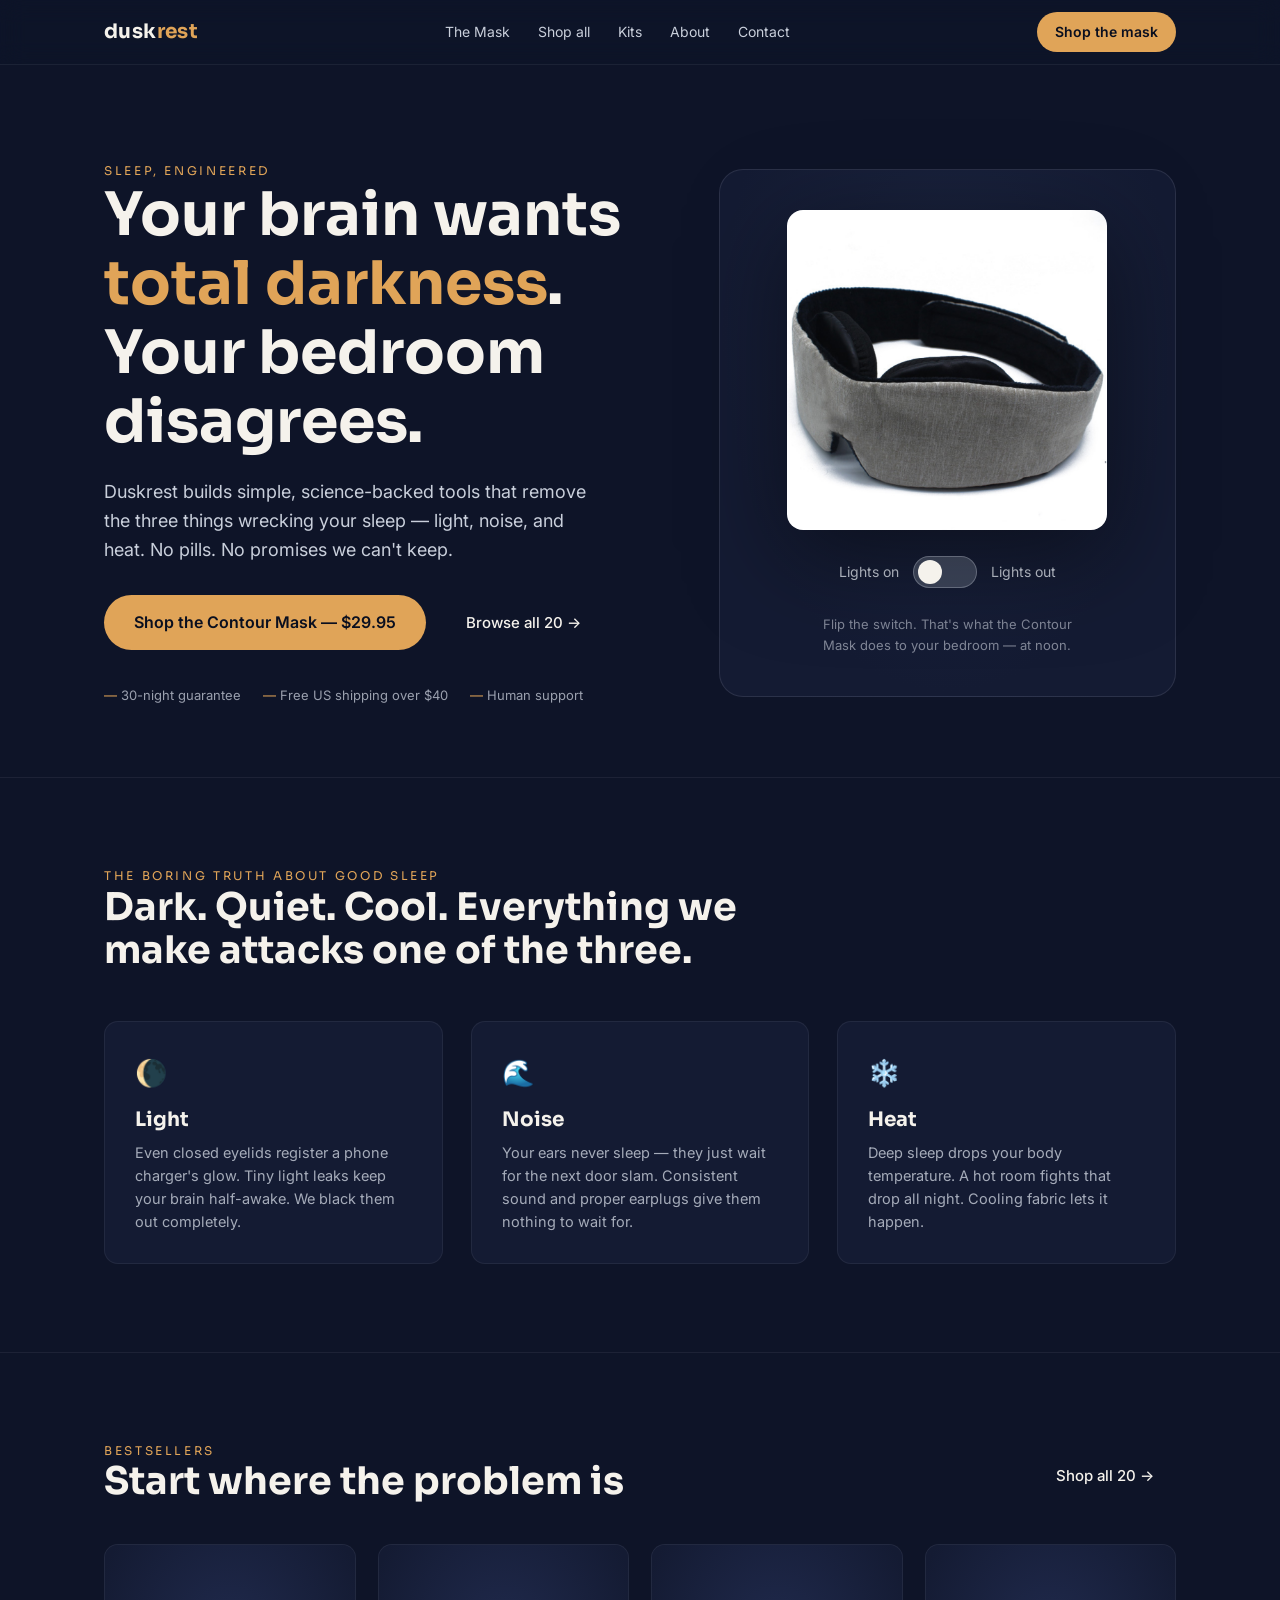
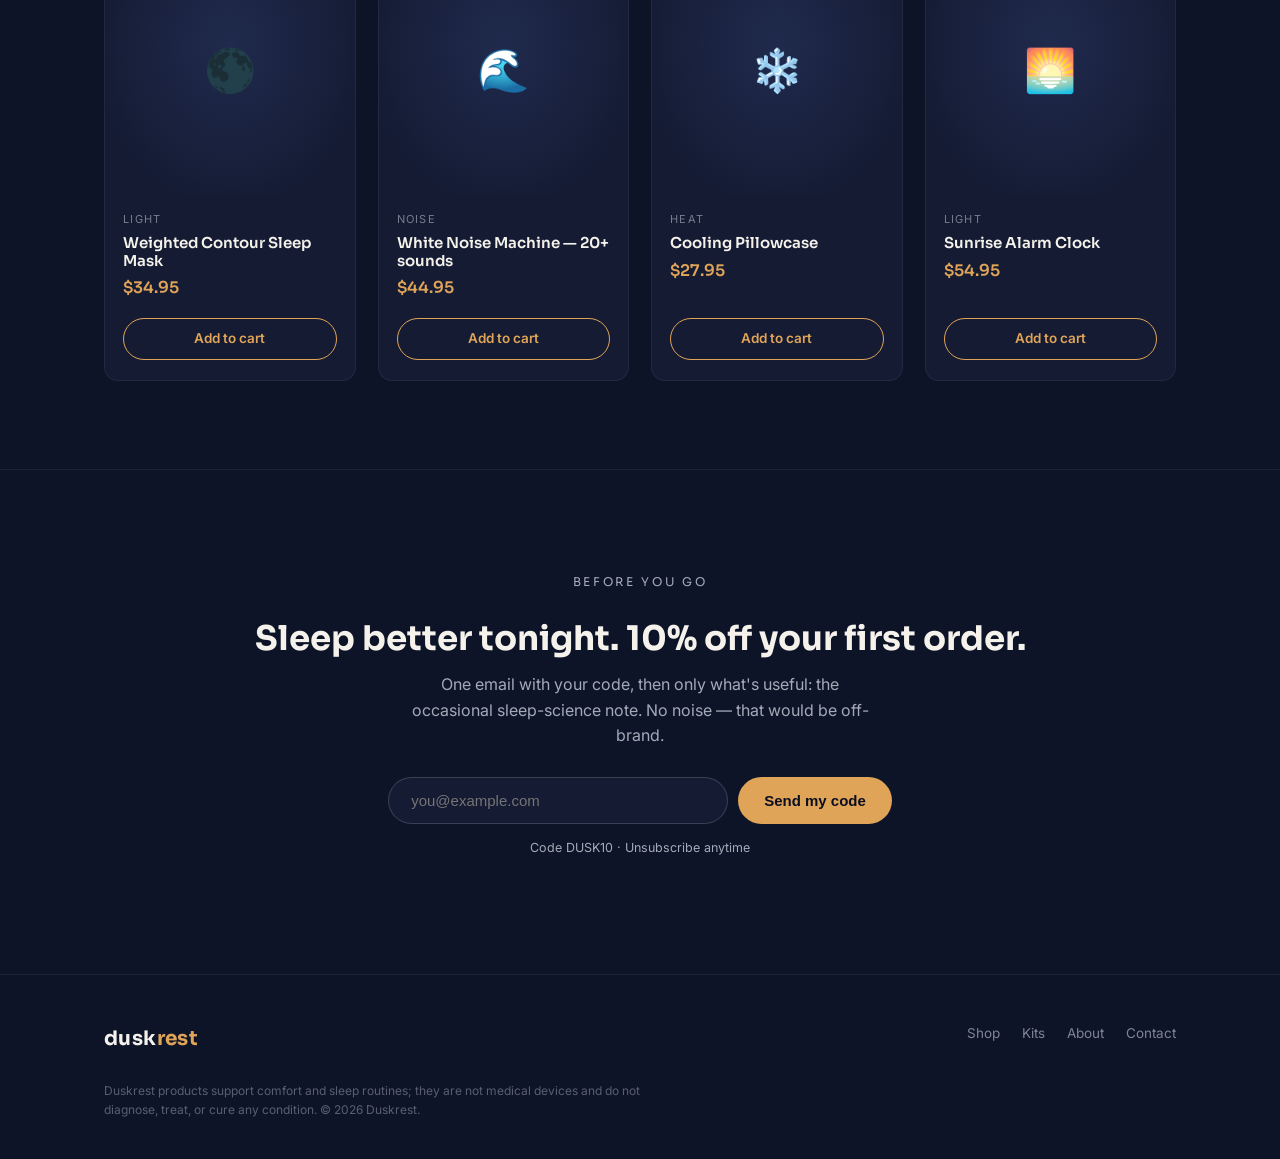
==== index.html @ 4d7ff0a2 "Add files via upload" ====
<!DOCTYPE html>
<html lang="en">
<head>
<meta charset="UTF-8">
<meta name="viewport" content="width=device-width, initial-scale=1.0">
<title>Duskrest — Engineered for deeper nights</title>
<meta name="description" content="Science-backed sleep tools that remove light, noise, and heat.">
<link rel="preconnect" href="https://fonts.googleapis.com">
<link href="https://fonts.googleapis.com/css2?family=Sora:wght@300;400;600;700&family=Inter:wght@400;500;600&display=swap" rel="stylesheet">
<link rel="stylesheet" href="styles.css">
</head>
<body>
<nav class="dimmable" aria-label="Main">
  <div class="wrap nav-in">
    <a class="logo" href="index.html">dusk<span>rest</span></a>
    <div class="nav-links">
      <a href="mask.html" >The Mask</a><a href="shop.html" >Shop all</a><a href="kits.html" >Kits</a><a href="about.html" >About</a><a href="contact.html" >Contact</a>
    </div>
    <a class="nav-cta" href="mask.html">Shop the mask</a>
  </div>
</nav>
<header class="hero" id="top">
  <div class="wrap hero-in">
    <div class="dimmable">
      <p class="eyebrow">Sleep, engineered</p>
      <h1>Your brain wants <em>total darkness</em>. Your bedroom disagrees.</h1>
      <p class="lead">Duskrest builds simple, science-backed tools that remove the three things wrecking your sleep — light, noise, and heat. No pills. No promises we can't keep.</p>
      <a class="btn" href="mask.html">Shop the Contour Mask — $29.95</a>
      <a class="btn-ghost" href="shop.html">Browse all 20 →</a>
      <div class="guarantee-row">
        <span>30-night guarantee</span><span>Free US shipping over $40</span><span>Human support</span>
      </div>
    </div>
    <div class="mask-stage">
      <img class="mask-art" src="mask-1.png" alt="Duskrest Contour Mask" style="border-radius:16px">
      <div class="switch-row">
        <span>Lights on</span>
        <button class="switch" id="lightsSwitch" aria-pressed="false" aria-label="Toggle lights out to preview total darkness"></button>
        <span>Lights out</span>
      </div>
      <p class="stage-caption">Flip the switch. That's what the Contour Mask does to your bedroom — at noon.</p>
    </div>
  </div>
</header>

<section class="framework dimmable">
  <div class="wrap">
    <p class="eyebrow">The boring truth about good sleep</p>
    <h2>Dark. Quiet. Cool. Everything we make attacks one of the three.</h2>
    <div class="fw-grid">
      <div class="fw-card"><div class="fw-icon">🌘</div><h3>Light</h3><p>Even closed eyelids register a phone charger's glow. Tiny light leaks keep your brain half-awake. We black them out completely.</p></div>
      <div class="fw-card"><div class="fw-icon">🌊</div><h3>Noise</h3><p>Your ears never sleep — they just wait for the next door slam. Consistent sound and proper earplugs give them nothing to wait for.</p></div>
      <div class="fw-card"><div class="fw-icon">❄️</div><h3>Heat</h3><p>Deep sleep drops your body temperature. A hot room fights that drop all night. Cooling fabric lets it happen.</p></div>
    </div>
  </div>
</section>

<section class="shop dimmable">
  <div class="wrap">
    <div class="shop-head">
      <div><p class="eyebrow">Bestsellers</p><h2>Start where the problem is</h2></div>
      <a class="btn-ghost" href="shop.html">Shop all 20 →</a>
    </div>
    <div class="grid" id="featuredGrid"></div>
  </div>
</section>

<section class="capture dimmable" id="signup">
  <div class="wrap">
    <p class="eyebrow">Before you go</p>
    <h2>Sleep better tonight. 10% off your first order.</h2>
    <p>One email with your code, then only what's useful: the occasional sleep-science note. No noise — that would be off-brand.</p>
    <form class="cap-form" id="capForm">
      <input type="email" required placeholder="you@example.com" aria-label="Email address">
      <button type="submit">Send my code</button>
    </form>
    <p class="cap-note" id="capNote">Code DUSK10 · Unsubscribe anytime</p>
  </div>
</section>
<footer class="dimmable">
  <div class="wrap">
    <div class="foot-in">
      <div class="logo">dusk<span style="color:var(--amber)">rest</span></div>
      <div class="foot-links">
        <a href="shop.html">Shop</a><a href="kits.html">Kits</a><a href="about.html">About</a><a href="contact.html">Contact</a>
      </div>
    </div>
    <p class="compliance">Duskrest products support comfort and sleep routines; they are not medical devices and do not diagnose, treat, or cure any condition. © 2026 Duskrest.</p>
  </div>
</footer>
<script src="app.js"></script>
</body>
</html>
---- styles.css ----
:root{
  --navy:#0E1428; --navy-2:#141B33; --silver:#C9CFDB; --cream:#F5F2EC;
  --amber:#E0A458; --amber-dim:#B8813E; --ink:#0A0F1F; --true-black:#050710;
  --radius:14px; --max:1120px;
}
*{margin:0;padding:0;box-sizing:border-box}
html{scroll-behavior:smooth}
body{background:var(--navy);color:var(--silver);font-family:'Inter',sans-serif;font-size:16px;line-height:1.6;transition:background 1.2s ease}
body.lights-out{background:var(--true-black)}
body.lights-out .dimmable{opacity:.08;transition:opacity 1.2s ease}
.dimmable{transition:opacity 1.2s ease}
h1,h2,h3{font-family:'Sora',sans-serif;color:var(--cream);line-height:1.15}
a{color:inherit;text-decoration:none}
img{max-width:100%;display:block}
.wrap{max-width:var(--max);margin:0 auto;padding:0 24px}
.eyebrow{font-family:'Sora',sans-serif;font-size:12px;letter-spacing:.22em;text-transform:uppercase;color:var(--amber)}

/* nav */
nav{position:sticky;top:0;z-index:50;background:rgba(14,20,40,.85);backdrop-filter:blur(12px);border-bottom:1px solid rgba(201,207,219,.08)}
.nav-in{display:flex;align-items:center;justify-content:space-between;height:64px}
.logo{font-family:'Sora',sans-serif;font-weight:700;font-size:20px;color:var(--cream);letter-spacing:.02em}
.logo span{color:var(--amber)}
.nav-links{display:flex;gap:28px;font-size:14px;color:var(--silver)}
.nav-links a:hover{color:var(--cream)}
.nav-cta{background:var(--amber);color:var(--ink);font-weight:600;font-size:14px;padding:9px 18px;border-radius:999px}
.nav-cta:hover{background:var(--amber-dim)}

/* hero */
.hero{padding:96px 0 72px;position:relative;overflow:hidden}
.hero-in{display:grid;grid-template-columns:1.1fr .9fr;gap:56px;align-items:center}
.hero h1{font-size:clamp(38px,5.4vw,60px);font-weight:700}
.hero h1 em{font-style:normal;color:var(--amber)}
.hero p.lead{margin:22px 0 30px;font-size:18px;color:var(--silver);max-width:44ch}
.btn{display:inline-block;background:var(--amber);color:var(--ink);font-weight:600;padding:15px 30px;border-radius:999px;font-size:16px}
.btn:hover{background:var(--amber-dim)}
.btn-ghost{display:inline-block;margin-left:14px;padding:15px 22px;color:var(--cream);font-weight:500;font-size:15px;border-bottom:1px solid transparent}
.btn-ghost:hover{color:var(--amber)}
.guarantee-row{margin-top:34px;display:flex;gap:22px;font-size:13px;color:rgba(201,207,219,.75)}
.guarantee-row span::before{content:"— ";color:var(--amber)}

/* signature: lights-out switch */
.mask-stage{position:relative;display:flex;flex-direction:column;align-items:center;gap:26px;padding:40px 20px;border:1px solid rgba(201,207,219,.12);border-radius:24px;background:radial-gradient(ellipse at 50% 30%,#1B2440 0%,var(--navy-2) 70%)}
body.lights-out .mask-stage{border-color:rgba(224,164,88,.25);background:radial-gradient(ellipse at 50% 30%,#0B0E1C 0%,var(--true-black) 75%)}
.mask-art{width:min(320px,80%);filter:drop-shadow(0 24px 48px rgba(0,0,0,.5))}
.switch-row{display:flex;align-items:center;gap:14px;font-size:14px;color:var(--silver)}
.switch{position:relative;width:64px;height:32px;border-radius:999px;background:rgba(201,207,219,.2);border:1px solid rgba(201,207,219,.3);cursor:pointer;transition:background .4s}
.switch::after{content:"";position:absolute;top:3px;left:4px;width:24px;height:24px;border-radius:50%;background:var(--cream);transition:transform .4s}
.switch[aria-pressed="true"]{background:var(--amber)}
.switch[aria-pressed="true"]::after{transform:translateX(31px);background:var(--ink)}
.stage-caption{font-size:13px;color:rgba(201,207,219,.6);text-align:center;max-width:32ch}
body.lights-out .stage-caption,body.lights-out .switch-row{color:var(--amber)}

/* framework: light noise heat */
.framework{padding:88px 0;border-top:1px solid rgba(201,207,219,.08)}
.framework h2{font-size:clamp(26px,3.4vw,38px);max-width:24ch}
.fw-grid{margin-top:48px;display:grid;grid-template-columns:repeat(3,1fr);gap:28px}
.fw-card{padding:30px;border-radius:var(--radius);background:var(--navy-2);border:1px solid rgba(201,207,219,.08)}
.fw-card h3{font-size:20px;margin:14px 0 10px}
.fw-card p{font-size:14.5px;color:rgba(201,207,219,.8)}
.fw-icon{font-size:26px}

/* champion */
.champion{padding:88px 0;border-top:1px solid rgba(201,207,219,.08)}
.champ-in{display:grid;grid-template-columns:.9fr 1.1fr;gap:56px;align-items:center}
.champ-in h2{font-size:clamp(28px,3.6vw,42px);margin:10px 0 18px}
.champ-in .price{font-family:'Sora',sans-serif;font-size:26px;color:var(--cream);margin:6px 0 20px}
.champ-in .price s{color:rgba(201,207,219,.45);font-size:18px;margin-left:10px}
.champ-list{list-style:none;margin:0 0 28px}
.champ-list li{padding:9px 0;font-size:15.5px;border-bottom:1px solid rgba(201,207,219,.07)}
.champ-list li::before{content:"●";color:var(--amber);font-size:9px;margin-right:12px;vertical-align:2px}
.champ-img{border-radius:24px;overflow:hidden;background:var(--navy-2);border:1px solid rgba(201,207,219,.1)}

/* products */
.shop{padding:88px 0;border-top:1px solid rgba(201,207,219,.08)}
.shop-head{display:flex;align-items:end;justify-content:space-between;margin-bottom:40px}
.shop h2{font-size:clamp(26px,3.4vw,38px)}
.grid{display:grid;grid-template-columns:repeat(4,1fr);gap:22px}
.card{background:var(--navy-2);border:1px solid rgba(201,207,219,.08);border-radius:var(--radius);overflow:hidden;display:flex;flex-direction:column;transition:transform .25s,border-color .25s}
.card:hover{transform:translateY(-4px);border-color:rgba(224,164,88,.4)}
.card .ph{aspect-ratio:1/1;background:radial-gradient(ellipse at 50% 40%,#202A4D 0%,var(--navy-2) 80%);display:flex;align-items:center;justify-content:center;font-size:42px}
.card .body{padding:16px 18px 20px;display:flex;flex-direction:column;gap:6px;flex:1}
.card h3{font-size:15px;font-weight:600;color:var(--cream)}
.card .p{font-family:'Sora',sans-serif;color:var(--amber);font-weight:600}
.card .tag{font-size:11px;letter-spacing:.12em;text-transform:uppercase;color:rgba(201,207,219,.55)}
.card .buy{margin-top:auto;padding-top:12px}
.card .buy a{display:block;text-align:center;border:1px solid var(--amber);color:var(--amber);border-radius:999px;padding:9px 0;font-size:13.5px;font-weight:600}
.card .buy a:hover{background:var(--amber);color:var(--ink)}

/* bundles */
.bundles{padding:72px 0;border-top:1px solid rgba(201,207,219,.08)}
.bundle-grid{display:grid;grid-template-columns:repeat(3,1fr);gap:24px;margin-top:36px}
.bundle{padding:28px;border-radius:var(--radius);border:1px solid rgba(224,164,88,.35);background:linear-gradient(160deg,rgba(224,164,88,.08),transparent 55%)}
.bundle h3{font-size:19px;margin-bottom:8px}
.bundle .items{font-size:14px;color:rgba(201,207,219,.75);margin-bottom:14px}
.bundle .p{font-family:'Sora',sans-serif;font-size:22px;color:var(--amber)}

/* email */
.capture{padding:88px 0;border-top:1px solid rgba(201,207,219,.08);text-align:center}
.capture h2{font-size:clamp(24px,3vw,34px)}
.capture p{margin:14px auto 28px;max-width:48ch;color:rgba(201,207,219,.8)}
.cap-form{display:flex;gap:10px;justify-content:center;flex-wrap:wrap}
.cap-form input{background:var(--navy-2);border:1px solid rgba(201,207,219,.2);color:var(--cream);border-radius:999px;padding:14px 22px;font-size:15px;width:min(340px,80vw)}
.cap-form input:focus{outline:2px solid var(--amber);outline-offset:2px}
.cap-form button{background:var(--amber);border:0;color:var(--ink);font-weight:600;border-radius:999px;padding:14px 26px;font-size:15px;cursor:pointer}
.cap-note{margin-top:14px;font-size:12.5px;color:rgba(201,207,219,.5)}

/* footer */
footer{border-top:1px solid rgba(201,207,219,.08);padding:48px 0 40px;font-size:13.5px;color:rgba(201,207,219,.6)}
.foot-in{display:flex;justify-content:space-between;gap:32px;flex-wrap:wrap}
.foot-links{display:flex;gap:22px}
.compliance{margin-top:26px;font-size:12px;color:rgba(201,207,219,.4);max-width:72ch}

:focus-visible{outline:2px solid var(--amber);outline-offset:3px}
@media (prefers-reduced-motion:reduce){*{transition:none!important;animation:none!important}}
@media (max-width:900px){.hero-in,.champ-in{grid-template-columns:1fr}.grid{grid-template-columns:repeat(2,1fr)}.fw-grid,.bundle-grid{grid-template-columns:1fr}.nav-links{display:none}}
@media (max-width:520px){.grid{grid-template-columns:1fr}}

/* multi-page additions */
.page-head{padding:72px 0 8px}
.page-head h1{font-size:clamp(30px,4vw,46px)}
.page-head p{margin-top:14px;max-width:52ch;color:rgba(201,207,219,.8)}
.nav-links a[aria-current="page"]{color:var(--cream);border-bottom:2px solid var(--amber);padding-bottom:4px}
.info-block{padding:56px 0;border-top:1px solid rgba(201,207,219,.08)}
.info-block h2{font-size:22px;margin-bottom:12px}
.info-block p{max-width:64ch;color:rgba(201,207,219,.85);margin-bottom:12px}
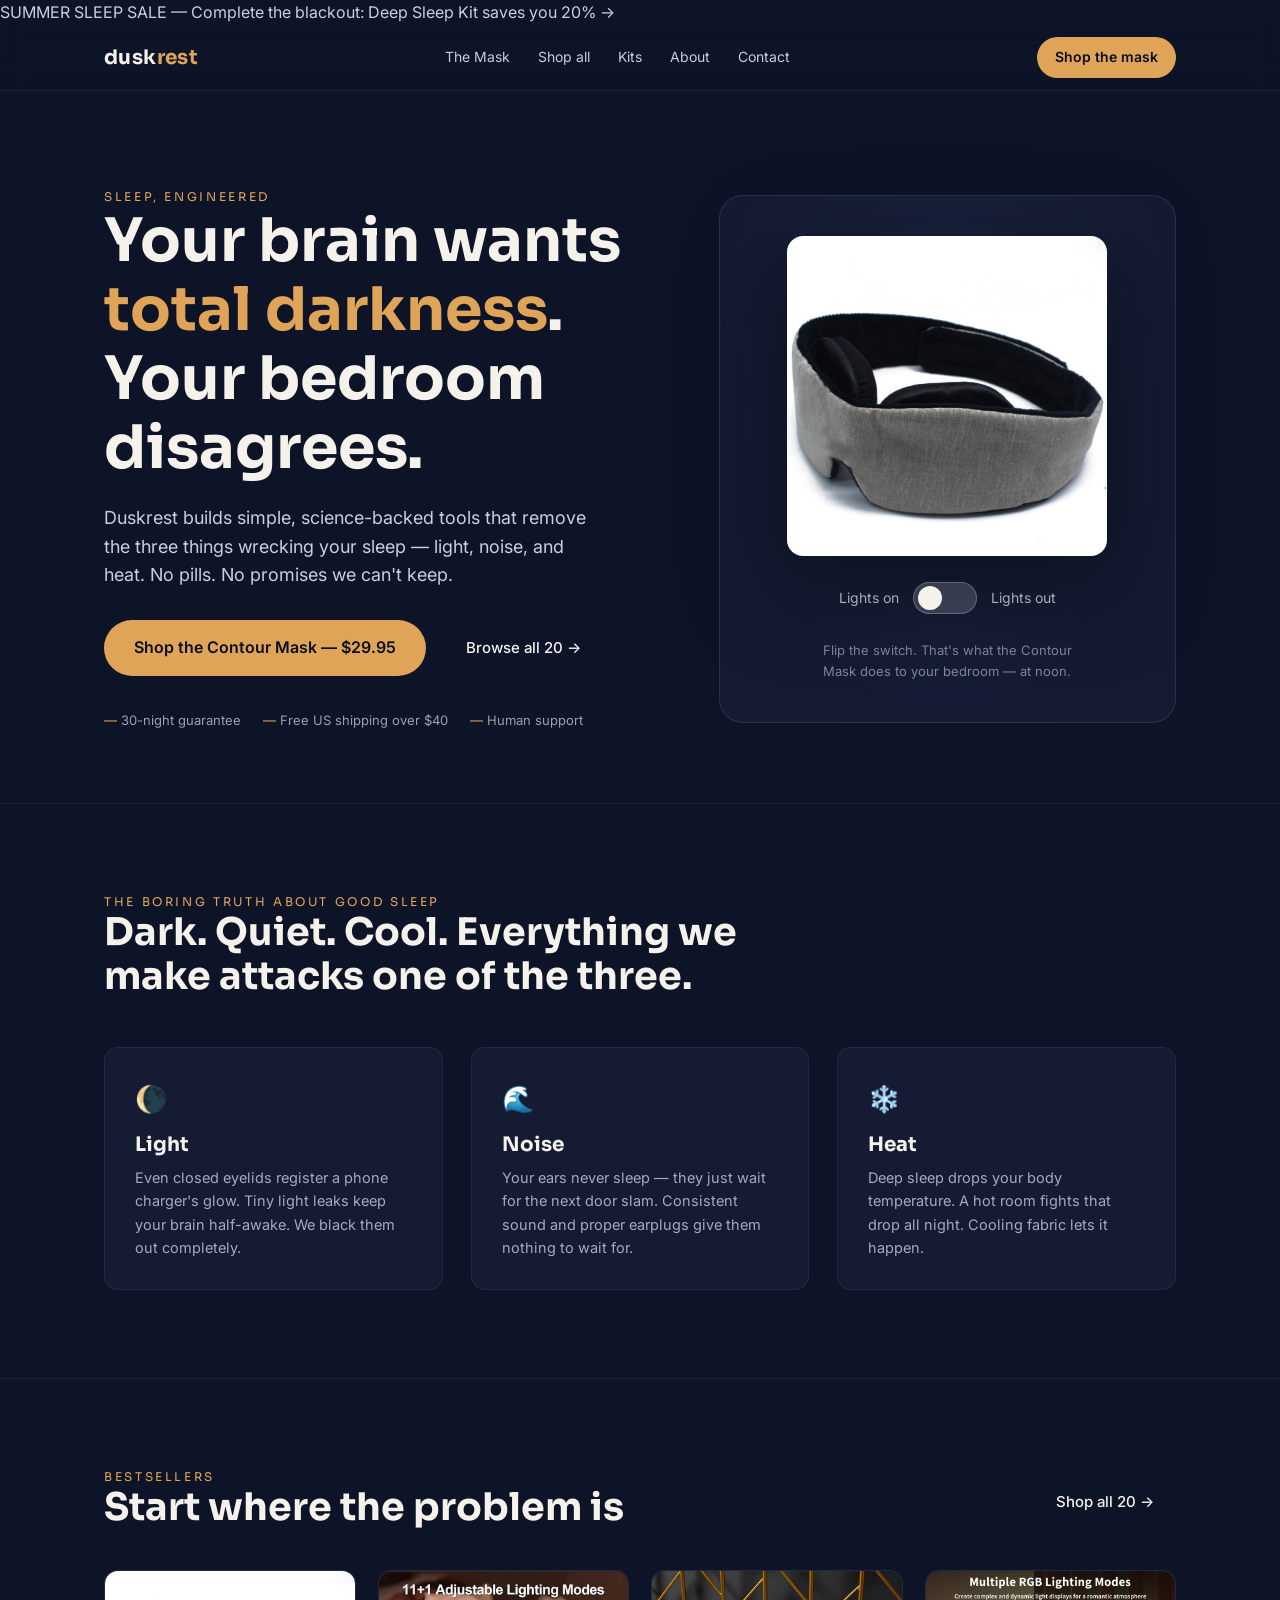
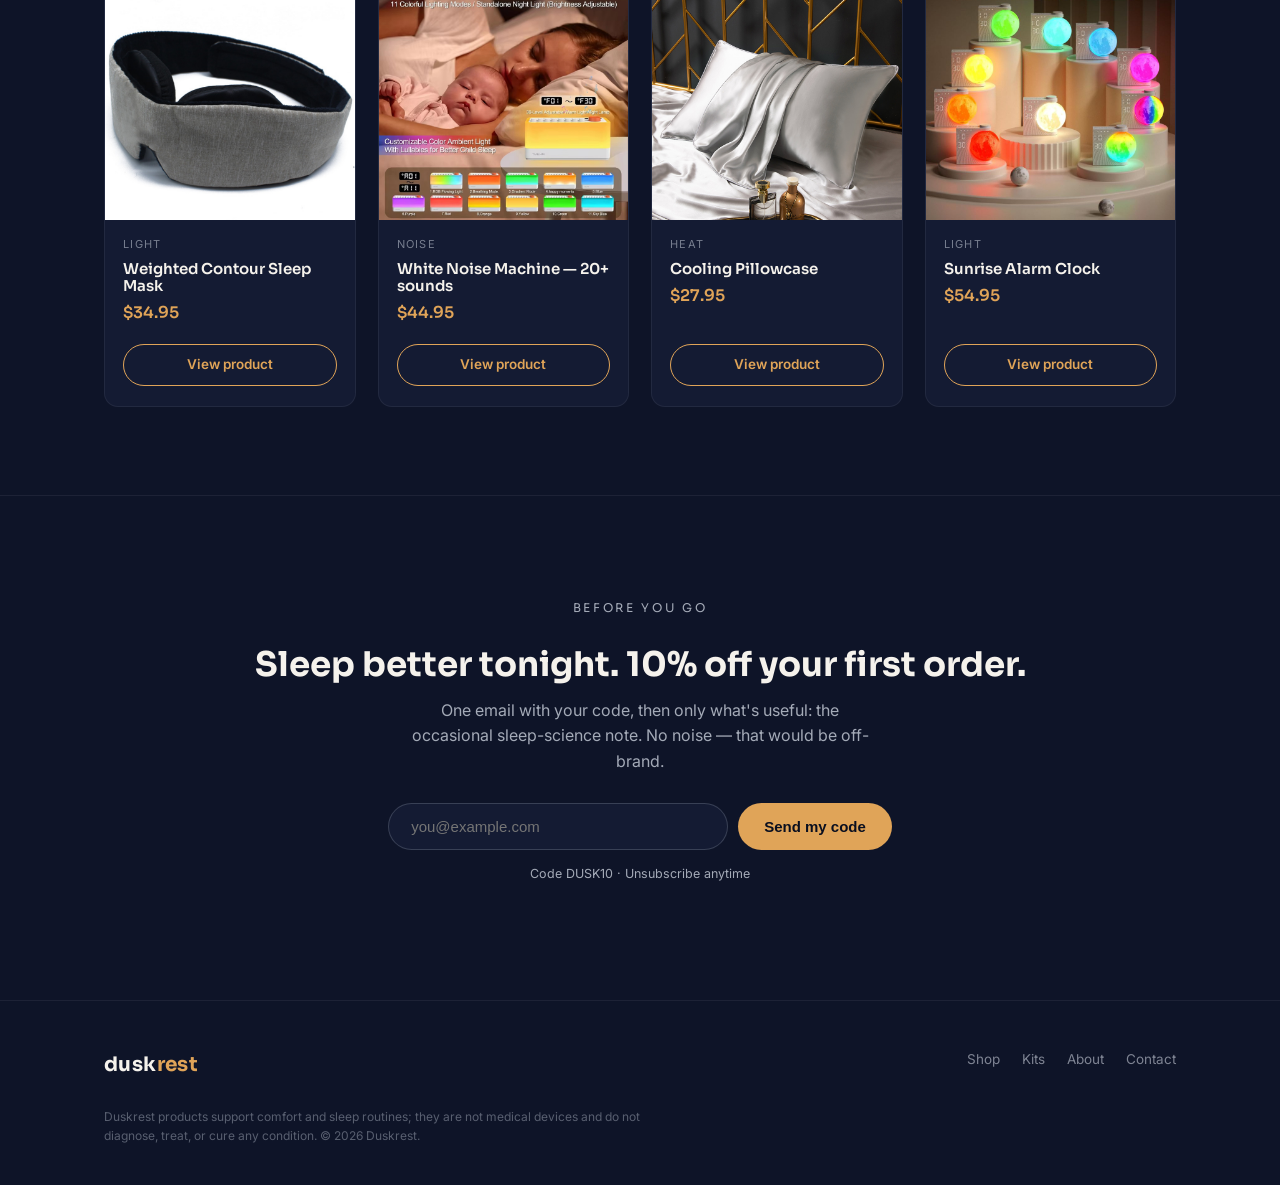
==== commit d3982f7e: "Add files via upload" ====
--- a/index.html
+++ b/index.html
@@ -10,6 +10,7 @@
 <link rel="stylesheet" href="styles.css">
 </head>
 <body>
+<div class="announce"><a href="kits.html">SUMMER SLEEP SALE — Complete the blackout: Deep Sleep Kit saves you 20% →</a></div>
 <nav class="dimmable" aria-label="Main">
   <div class="wrap nav-in">
     <a class="logo" href="index.html">dusk<span>rest</span></a>
--- a/styles.css
+++ b/styles.css
@@ -123,3 +123,19 @@
 .info-block{padding:56px 0;border-top:1px solid rgba(201,207,219,.08)}
 .info-block h2{font-size:22px;margin-bottom:12px}
 .info-block p{max-width:64ch;color:rgba(201,207,219,.85);margin-bottom:12px}
+
+/* PDP + gallery + clickable cards */
+.thumbs{display:flex;gap:10px;overflow-x:auto;padding:12px 2px;scrollbar-width:thin}
+.thumbs img{width:84px;height:84px;object-fit:cover;border-radius:10px;border:2px solid transparent;cursor:pointer;flex:0 0 auto;opacity:.75}
+.thumbs img:hover{opacity:1}
+.thumbs img.active{border-color:var(--amber);opacity:1}
+.champ-img img{width:100%;display:block;border-radius:24px}
+a.card{color:inherit}
+.card .buy-btn{display:block;text-align:center;border:1px solid var(--amber);color:var(--amber);border-radius:999px;padding:9px 0;font-size:13.5px;font-weight:600}
+.card:hover .buy-btn{background:var(--amber);color:var(--ink)}
+.card .ph img{width:100%;height:100%;object-fit:cover}
+.ph-emoji{font-size:42px}
+.pdp-ph{aspect-ratio:1/1;border-radius:24px;display:flex;align-items:center;justify-content:center;background:radial-gradient(ellipse at 50% 40%,#202A4D 0%,var(--navy-2) 80%)}
+.pdp-desc{margin:6px 0 18px;color:rgba(201,207,219,.85);max-width:52ch}
+.trust-bar{margin-top:26px;display:flex;gap:20px;font-size:13px;color:rgba(201,207,219,.7);flex-wrap:wrap}
+.trust-bar span::before{content:"— ";color:var(--amber)}
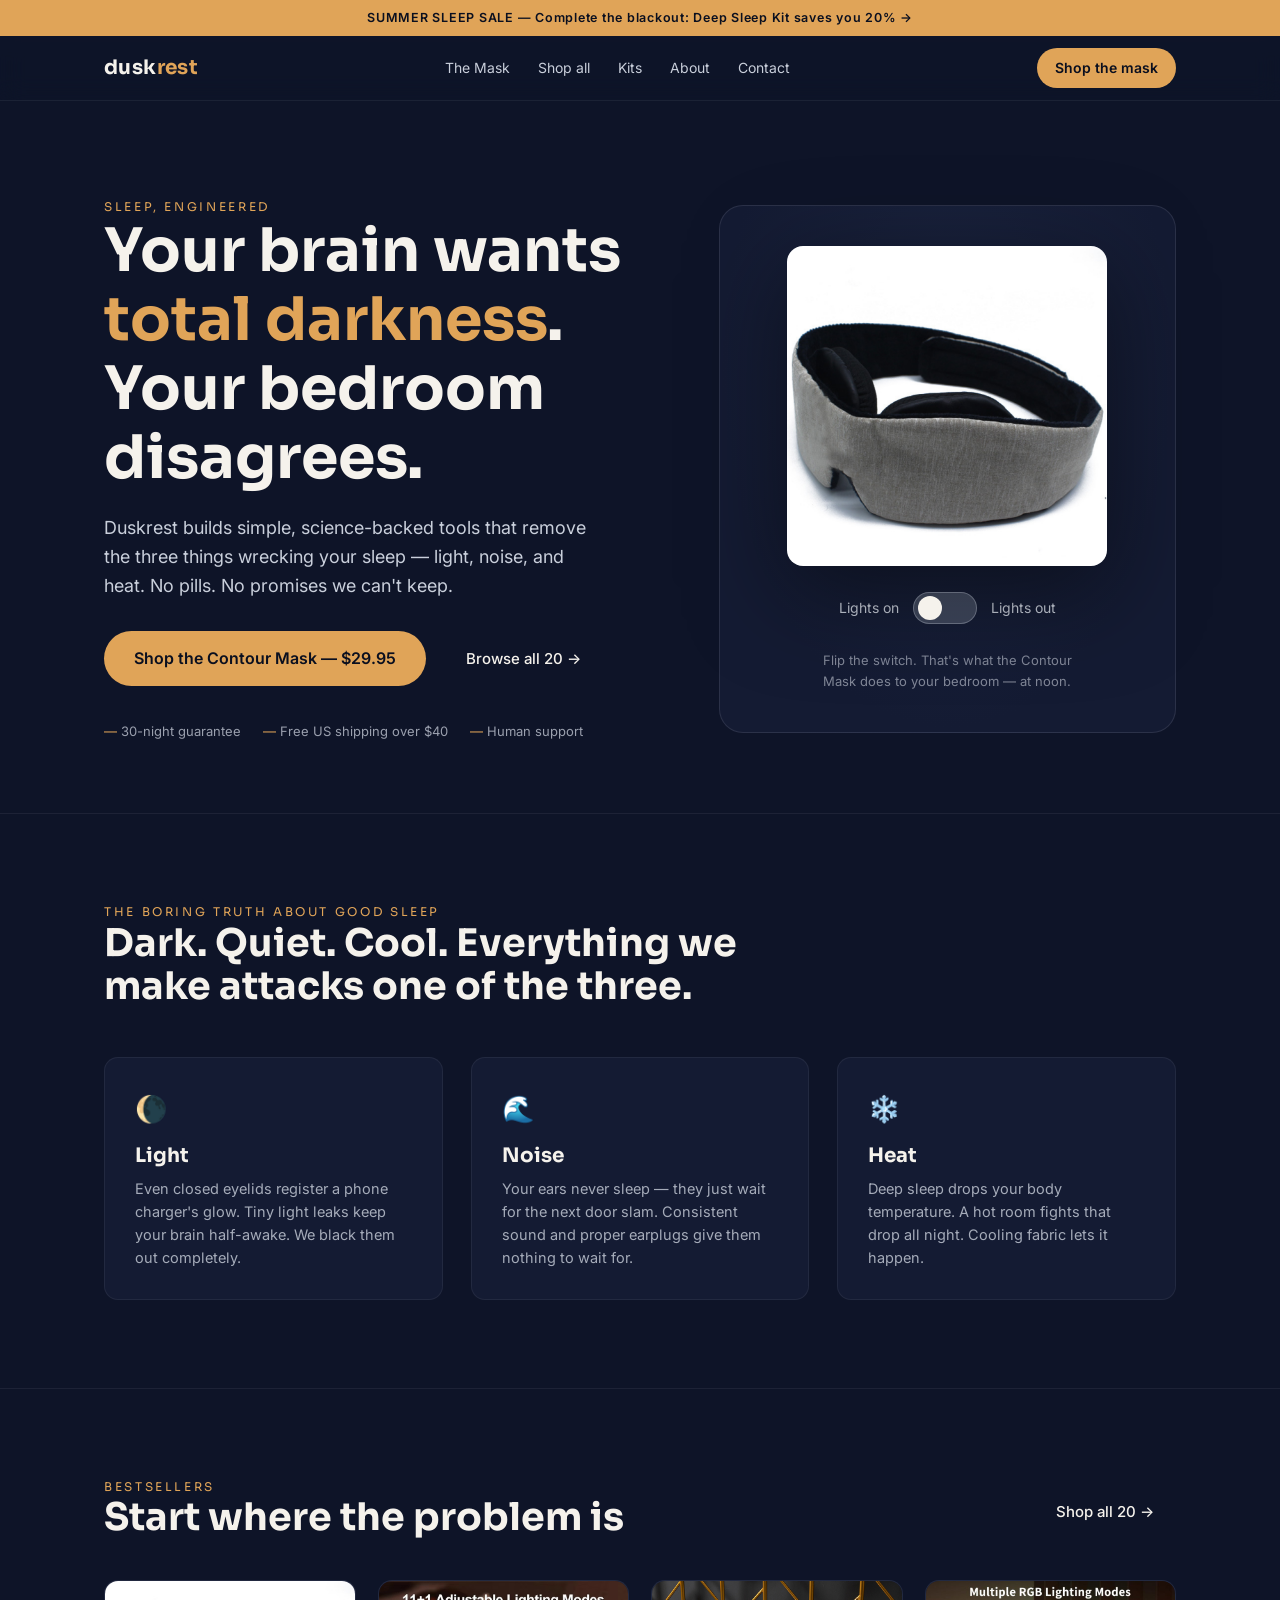
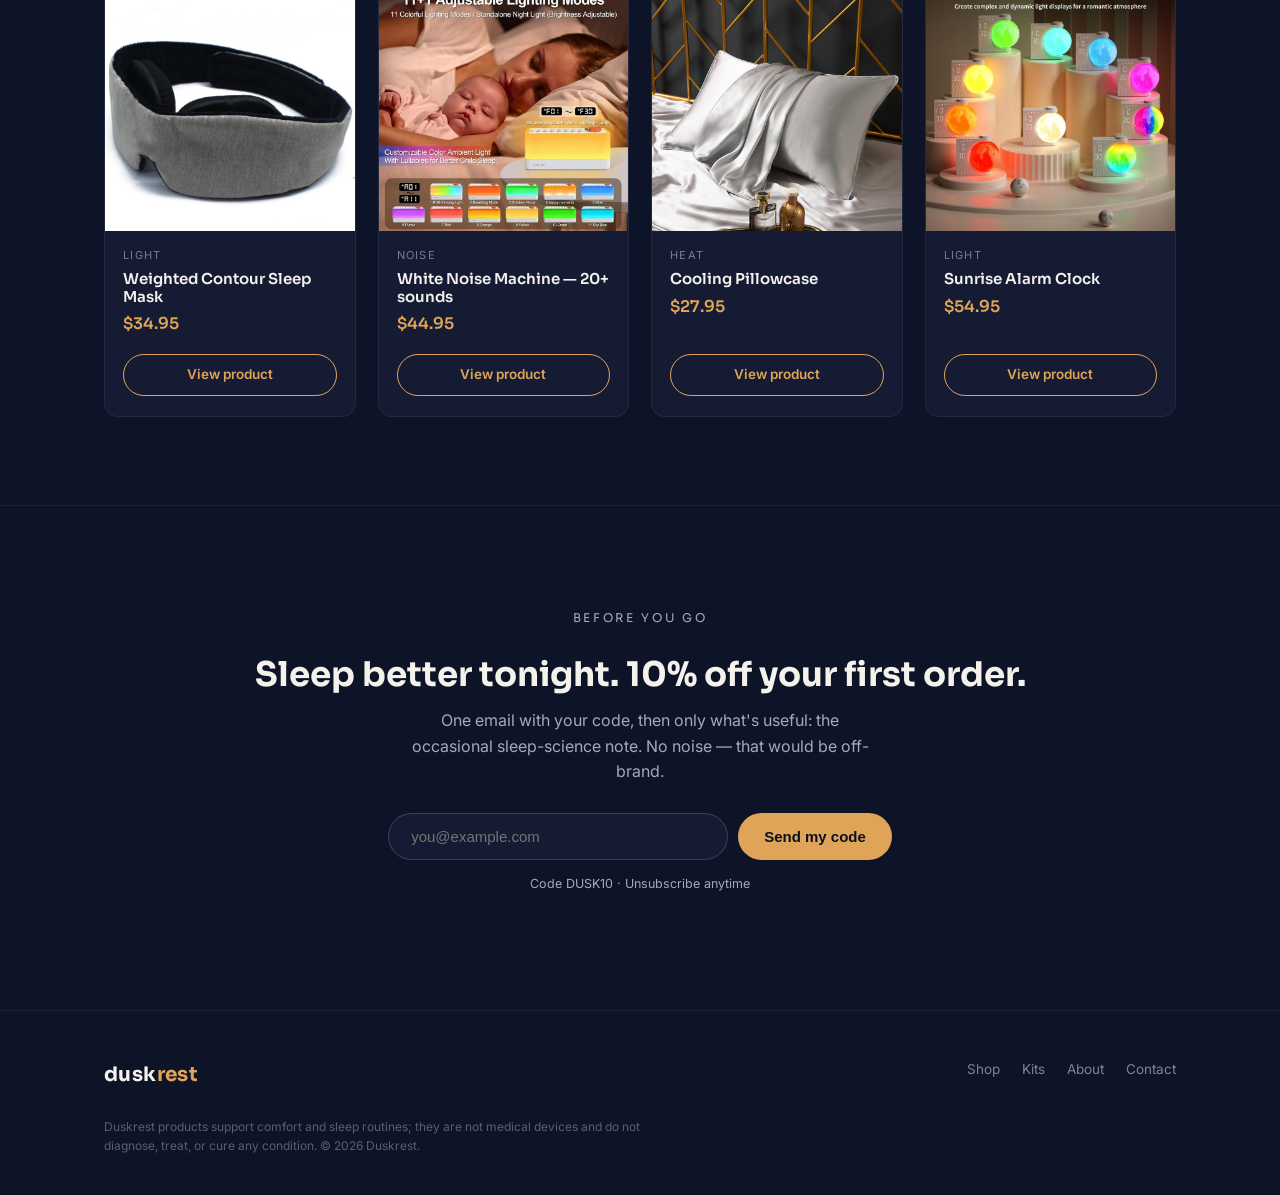
==== commit 3134f620: "Add files via upload" ====
--- a/index.html
+++ b/index.html
@@ -8,6 +8,7 @@
 <link rel="preconnect" href="https://fonts.googleapis.com">
 <link href="https://fonts.googleapis.com/css2?family=Sora:wght@300;400;600;700&family=Inter:wght@400;500;600&display=swap" rel="stylesheet">
 <link rel="stylesheet" href="styles.css">
+<link rel="icon" type="image/png" href="favicon.png">
 </head>
 <body>
 <div class="announce"><a href="kits.html">SUMMER SLEEP SALE — Complete the blackout: Deep Sleep Kit saves you 20% →</a></div>
--- a/styles.css
+++ b/styles.css
@@ -139,3 +139,16 @@
 .pdp-desc{margin:6px 0 18px;color:rgba(201,207,219,.85);max-width:52ch}
 .trust-bar{margin-top:26px;display:flex;gap:20px;font-size:13px;color:rgba(201,207,219,.7);flex-wrap:wrap}
 .trust-bar span::before{content:"— ";color:var(--amber)}
+
+/* announce bar, qty, compare price, accordion */
+.announce{background:var(--amber);text-align:center;font-size:12.5px;font-weight:600;letter-spacing:.06em}
+.announce a{color:var(--ink);display:block;padding:8px 16px}
+.compare{color:rgba(201,207,219,.45);text-decoration:line-through;font-size:18px;margin-left:10px}
+.qty-row{display:flex;align-items:center;gap:14px;margin:4px 0 20px}
+.qty{display:flex;align-items:center;border:1px solid rgba(201,207,219,.25);border-radius:999px}
+.qty button{background:none;border:0;color:var(--cream);font-size:18px;width:38px;height:38px;cursor:pointer}
+.qty span{min-width:28px;text-align:center;font-weight:600;color:var(--cream)}
+.pdp-acc{margin-top:30px;border-top:1px solid rgba(201,207,219,.1)}
+.pdp-acc details{border-bottom:1px solid rgba(201,207,219,.1);padding:14px 0}
+.pdp-acc summary{cursor:pointer;font-family:'Sora',sans-serif;color:var(--cream);font-size:15px}
+.pdp-acc p{margin-top:10px;font-size:14.5px;color:rgba(201,207,219,.8);max-width:60ch}
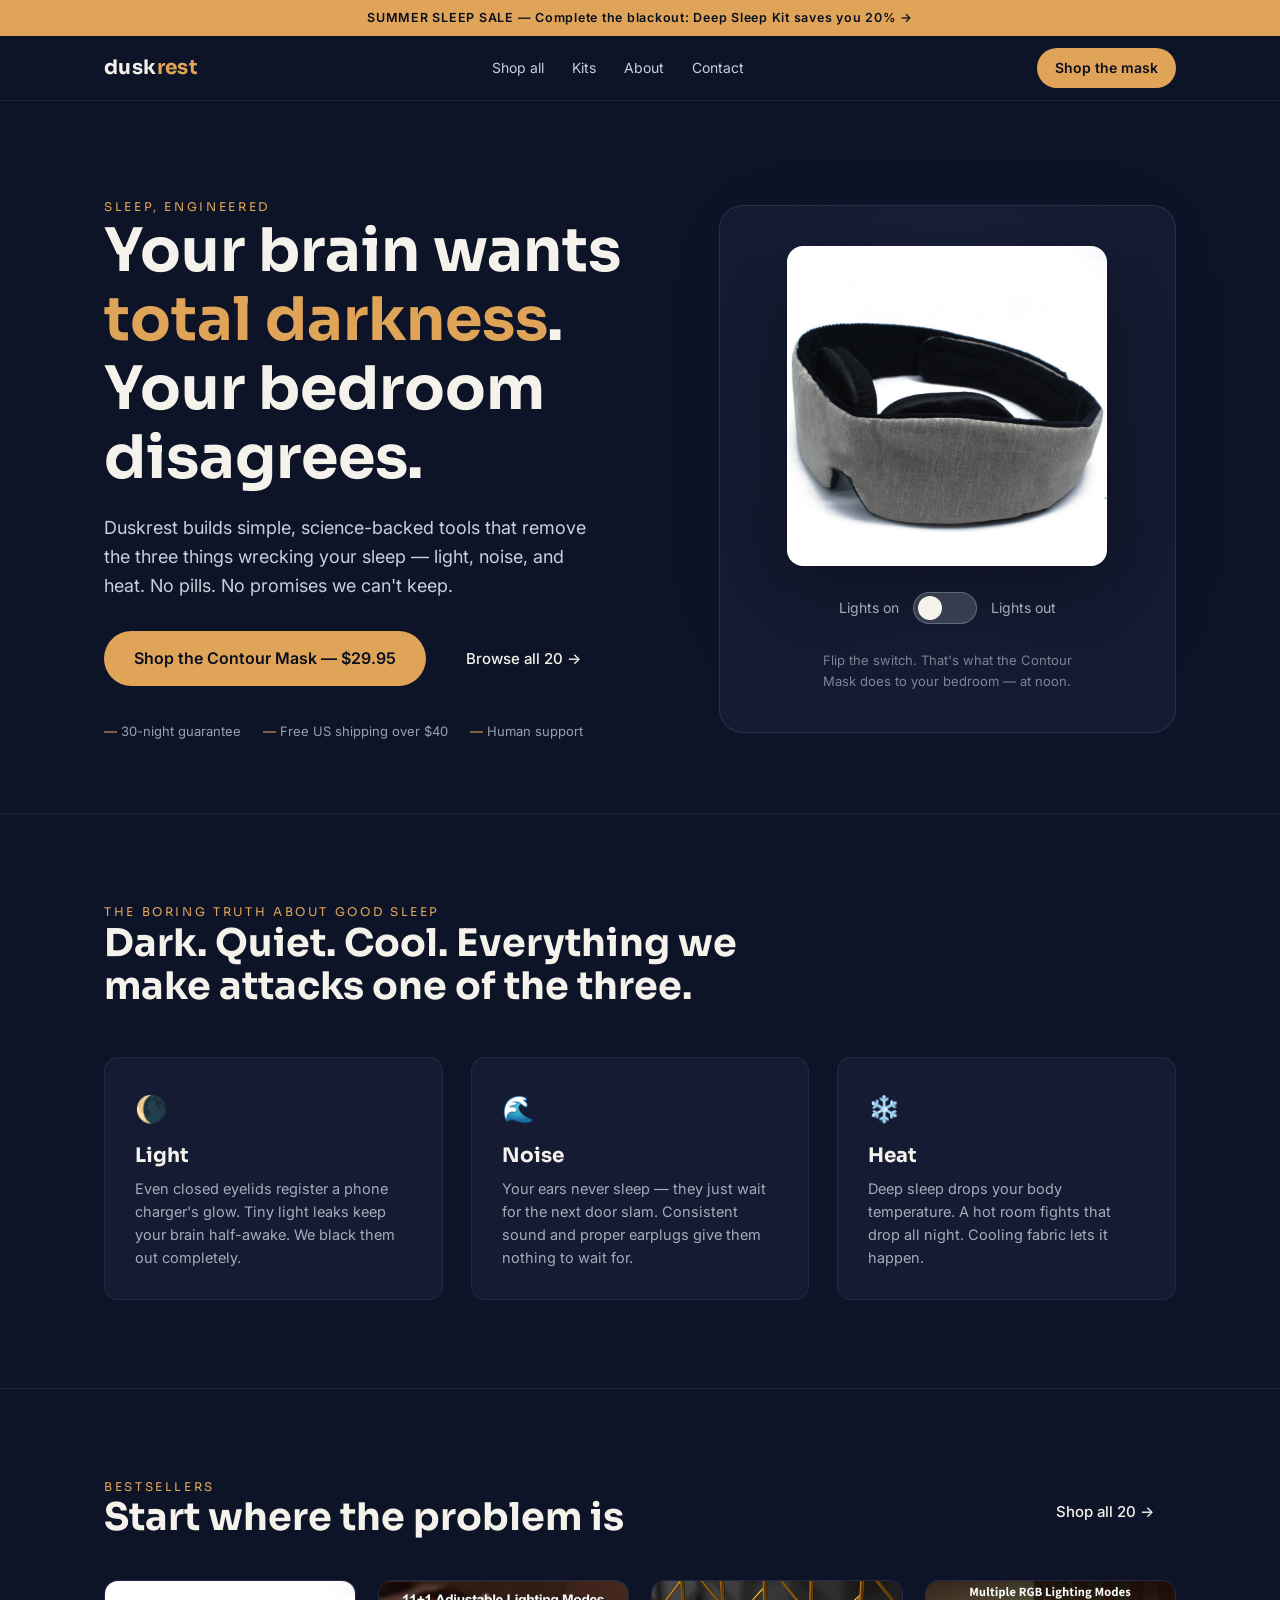
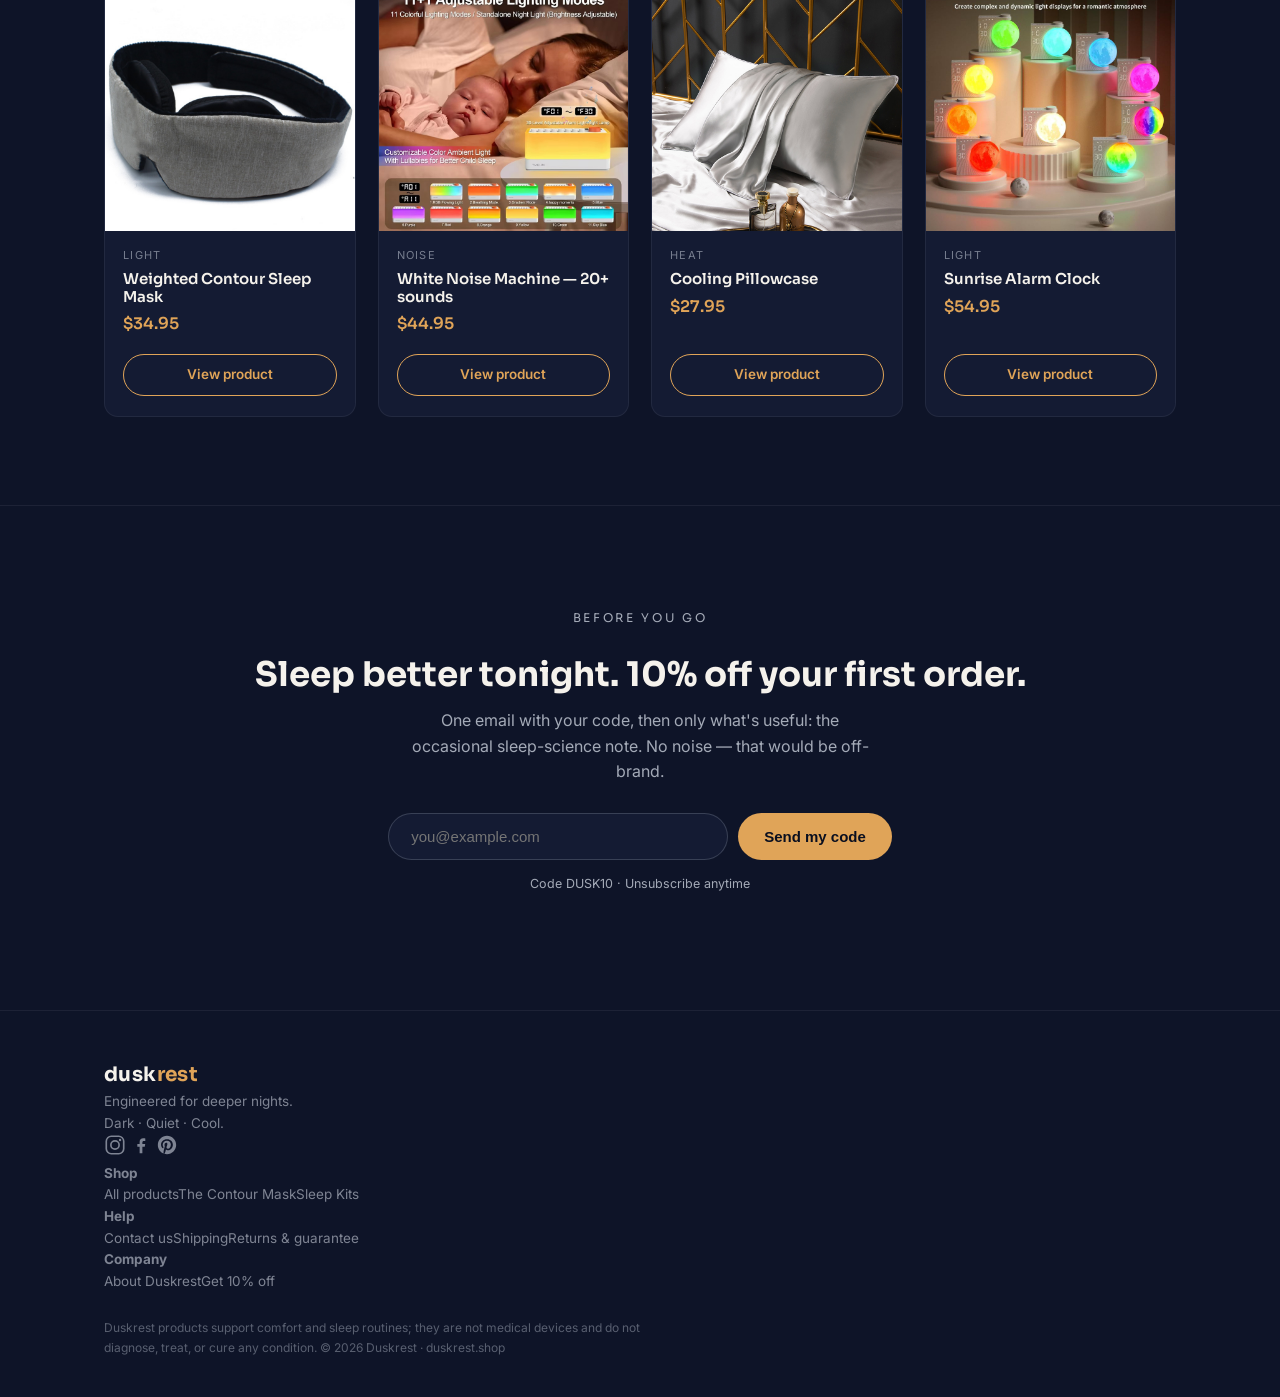
==== commit fa2675ad: "Add files via upload" ====
--- a/index.html
+++ b/index.html
@@ -16,7 +16,7 @@
   <div class="wrap nav-in">
     <a class="logo" href="index.html">dusk<span>rest</span></a>
     <div class="nav-links">
-      <a href="mask.html" >The Mask</a><a href="shop.html" >Shop all</a><a href="kits.html" >Kits</a><a href="about.html" >About</a><a href="contact.html" >Contact</a>
+      <a href="shop.html" >Shop all</a><a href="kits.html" >Kits</a><a href="about.html" >About</a><a href="contact.html" >Contact</a>
     </div>
     <a class="nav-cta" href="mask.html">Shop the mask</a>
   </div>
@@ -81,13 +81,30 @@
 </section>
 <footer class="dimmable">
   <div class="wrap">
-    <div class="foot-in">
-      <div class="logo">dusk<span style="color:var(--amber)">rest</span></div>
-      <div class="foot-links">
-        <a href="shop.html">Shop</a><a href="kits.html">Kits</a><a href="about.html">About</a><a href="contact.html">Contact</a>
+    <div class="foot-grid">
+      <div class="foot-brand">
+        <div class="logo">dusk<span style="color:var(--amber)">rest</span></div>
+        <p class="foot-tag">Engineered for deeper nights.<br>Dark · Quiet · Cool.</p>
+        <div class="socials">
+          <a href="https://www.instagram.com/getduskrest/" target="_blank" rel="noopener" aria-label="Duskrest on Instagram"><svg viewBox="0 0 24 24" width="22" height="22" fill="none" stroke="currentColor" stroke-width="1.8"><rect x="2.5" y="2.5" width="19" height="19" rx="5.5"/><circle cx="12" cy="12" r="4.5"/><circle cx="17.5" cy="6.5" r="1.3" fill="currentColor" stroke="none"/></svg></a>
+          <a href="https://www.facebook.com/profile.php?id=61590956003962" target="_blank" rel="noopener" aria-label="Duskrest on Facebook"><svg viewBox="0 0 24 24" width="22" height="22" fill="currentColor"><path d="M13.5 21v-7h2.6l.5-3h-3.1V9.1c0-.9.3-1.6 1.7-1.6h1.5V4.8c-.3 0-1.2-.1-2.3-.1-2.3 0-3.9 1.4-3.9 4v2.3H8v3h2.5v7h3z"/></svg></a>
+          <a href="https://www.pinterest.com/getduskrest/" target="_blank" rel="noopener" aria-label="Duskrest on Pinterest"><svg viewBox="0 0 24 24" width="22" height="22" fill="currentColor"><path d="M12 2C6.5 2 2 6.5 2 12c0 4.2 2.6 7.8 6.3 9.3-.1-.8-.2-2 .1-2.9l1.2-5s-.3-.6-.3-1.5c0-1.4.8-2.4 1.8-2.4.9 0 1.3.6 1.3 1.4 0 .9-.6 2.2-.9 3.4-.2 1 .5 1.8 1.5 1.8 1.8 0 3.2-1.9 3.2-4.7 0-2.4-1.8-4.1-4.3-4.1-2.9 0-4.6 2.2-4.6 4.5 0 .9.3 1.8.8 2.3.1.1.1.2.1.3l-.3 1.1c0 .2-.2.2-.4.1-1.3-.6-2-2.4-2-3.9 0-3.2 2.3-6.1 6.7-6.1 3.5 0 6.2 2.5 6.2 5.8 0 3.5-2.2 6.3-5.2 6.3-1 0-2-.5-2.3-1.1l-.6 2.4c-.2.9-.8 2-1.2 2.6.9.3 1.9.4 2.9.4 5.5 0 10-4.5 10-10S17.5 2 12 2z"/></svg></a>
+        </div>
+      </div>
+      <div>
+        <h4>Shop</h4>
+        <a href="shop.html">All products</a><a href="mask.html">The Contour Mask</a><a href="kits.html">Sleep Kits</a>
+      </div>
+      <div>
+        <h4>Help</h4>
+        <a href="contact.html">Contact us</a><a href="contact.html#shipping">Shipping</a><a href="contact.html#returns">Returns & guarantee</a>
+      </div>
+      <div>
+        <h4>Company</h4>
+        <a href="about.html">About Duskrest</a><a href="index.html#signup">Get 10% off</a>
       </div>
     </div>
-    <p class="compliance">Duskrest products support comfort and sleep routines; they are not medical devices and do not diagnose, treat, or cure any condition. © 2026 Duskrest.</p>
+    <p class="compliance">Duskrest products support comfort and sleep routines; they are not medical devices and do not diagnose, treat, or cure any condition. © 2026 Duskrest · duskrest.shop</p>
   </div>
 </footer>
 <script src="app.js"></script>
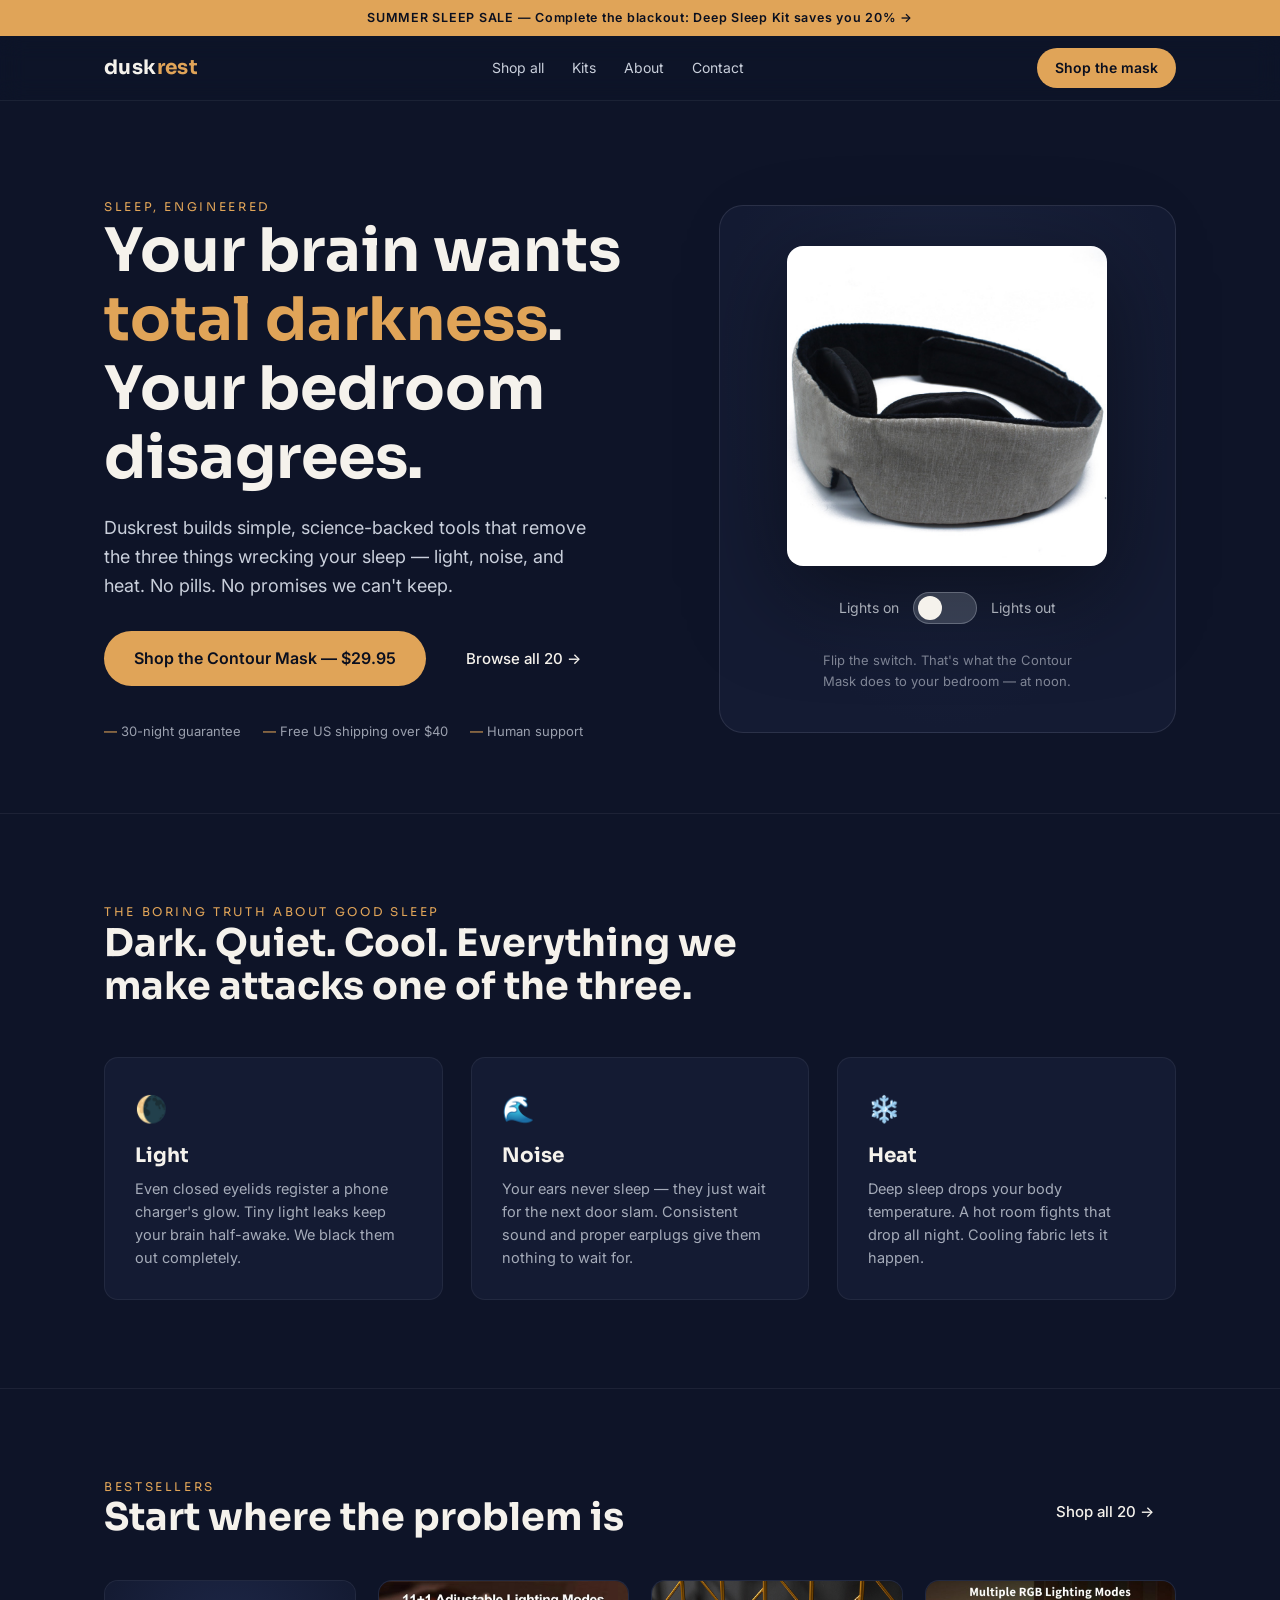
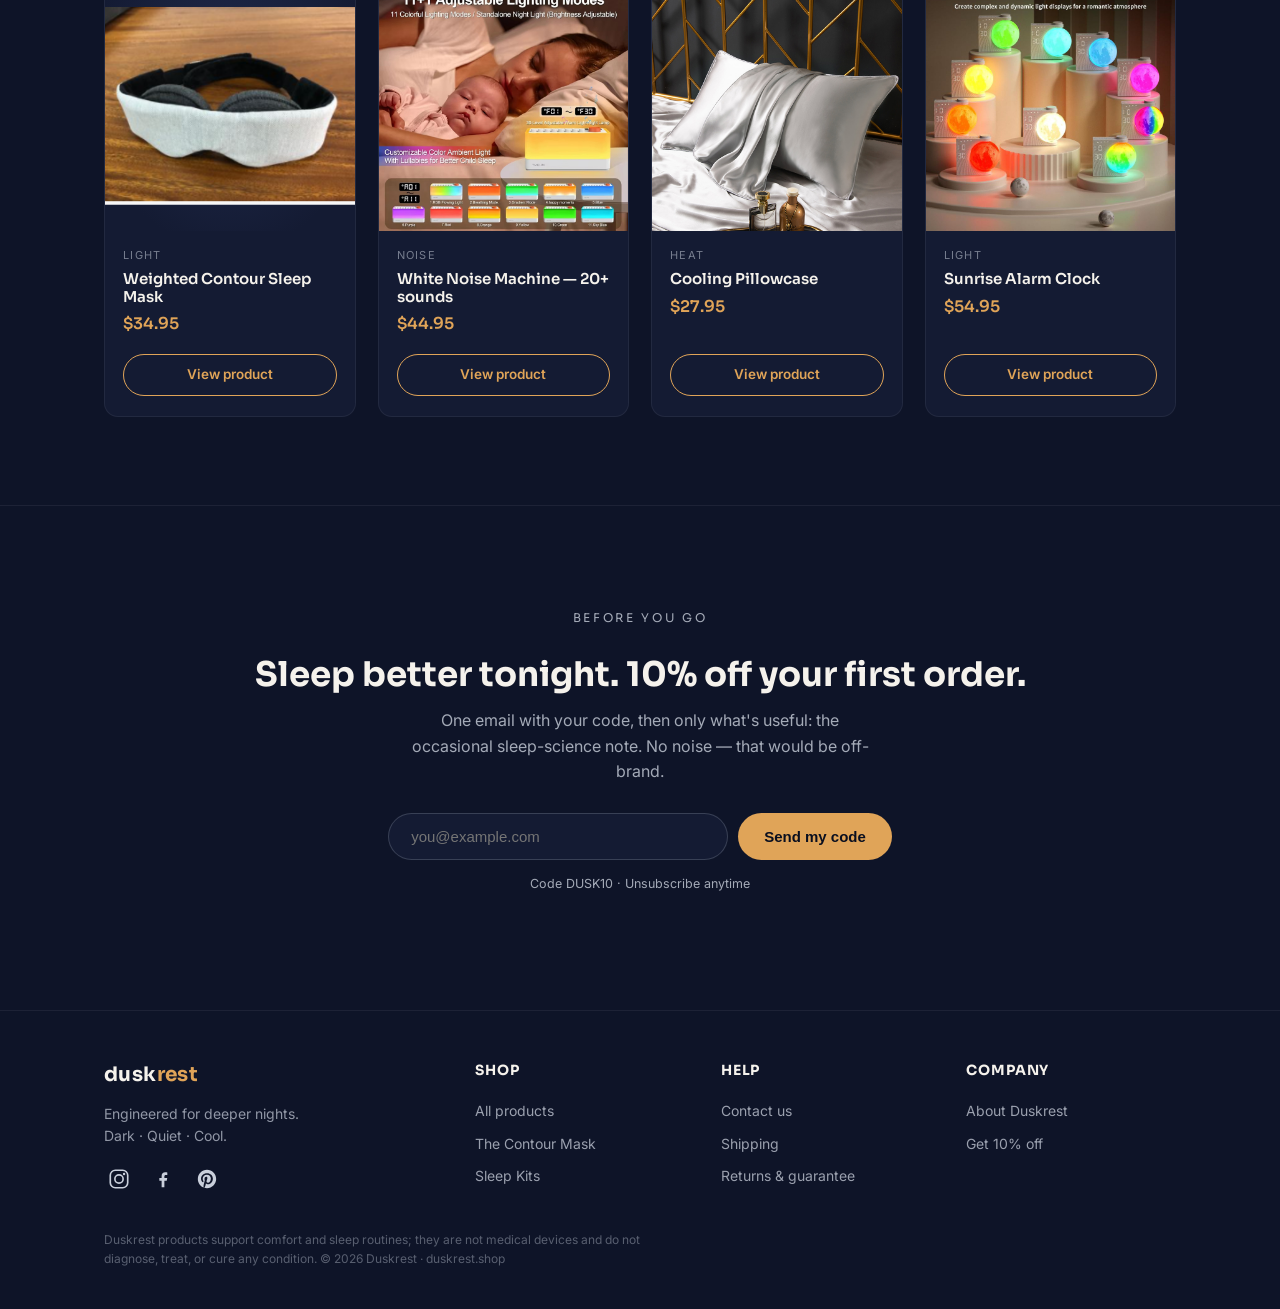
==== commit 98a528ab: "Add files via upload" ====
--- a/index.html
+++ b/index.html
@@ -9,6 +9,7 @@
 <link href="https://fonts.googleapis.com/css2?family=Sora:wght@300;400;600;700&family=Inter:wght@400;500;600&display=swap" rel="stylesheet">
 <link rel="stylesheet" href="styles.css">
 <link rel="icon" type="image/png" href="favicon.png">
+<meta name="p:domain_verify" content="1225a9967f67f1d7731c1ccdda7eb4d2"/>
 </head>
 <body>
 <div class="announce"><a href="kits.html">SUMMER SLEEP SALE — Complete the blackout: Deep Sleep Kit saves you 20% →</a></div>
--- a/styles.css
+++ b/styles.css
@@ -152,3 +152,32 @@
 .pdp-acc details{border-bottom:1px solid rgba(201,207,219,.1);padding:14px 0}
 .pdp-acc summary{cursor:pointer;font-family:'Sora',sans-serif;color:var(--cream);font-size:15px}
 .pdp-acc p{margin-top:10px;font-size:14.5px;color:rgba(201,207,219,.8);max-width:60ch}
+
+/* rich footer */
+.foot-grid{display:grid;grid-template-columns:1.6fr 1fr 1fr 1fr;gap:36px;margin-bottom:30px}
+.foot-grid h4{font-family:'Sora',sans-serif;color:var(--cream);font-size:14px;margin-bottom:14px;letter-spacing:.06em;text-transform:uppercase}
+.foot-grid a{display:block;font-size:14px;color:rgba(201,207,219,.75);padding:5px 0}
+.foot-grid a:hover{color:var(--amber)}
+.foot-tag{margin:12px 0 16px;font-size:14px;color:rgba(201,207,219,.7);line-height:1.6}
+.socials{display:flex;gap:14px}
+.socials a{color:var(--silver);padding:4px}
+.socials a:hover{color:var(--amber)}
+@media (max-width:760px){.foot-grid{grid-template-columns:1fr 1fr}}
+
+/* kits */
+.kit-imgs{display:flex;gap:6px;margin-bottom:16px}
+.kit-imgs img{width:33.3%;aspect-ratio:1/1;object-fit:cover;border-radius:10px;background:#fff}
+.bundle .p s{color:rgba(201,207,219,.45);font-size:16px;margin-left:8px}
+.bundle .btn{margin-top:14px;display:inline-block;padding:12px 24px;font-size:14.5px}
+
+/* contact form */
+.contact-form{max-width:560px;display:flex;flex-direction:column;gap:14px;margin-top:8px}
+.contact-form input,.contact-form textarea{background:var(--navy-2);border:1px solid rgba(201,207,219,.2);color:var(--cream);border-radius:12px;padding:14px 16px;font-size:15px;font-family:'Inter',sans-serif}
+.contact-form textarea{min-height:140px;resize:vertical}
+.contact-form input:focus,.contact-form textarea:focus{outline:2px solid var(--amber);outline-offset:2px}
+.contact-form button{background:var(--amber);border:0;color:var(--ink);font-weight:600;border-radius:999px;padding:14px 28px;font-size:15px;cursor:pointer;align-self:flex-start}
+
+/* about */
+.about-grid{display:grid;grid-template-columns:repeat(3,1fr);gap:24px;margin:40px 0}
+.promise{border-left:3px solid var(--amber);padding:6px 0 6px 20px;margin:18px 0;font-size:16px;color:var(--cream)}
+@media (max-width:760px){.about-grid{grid-template-columns:1fr}}
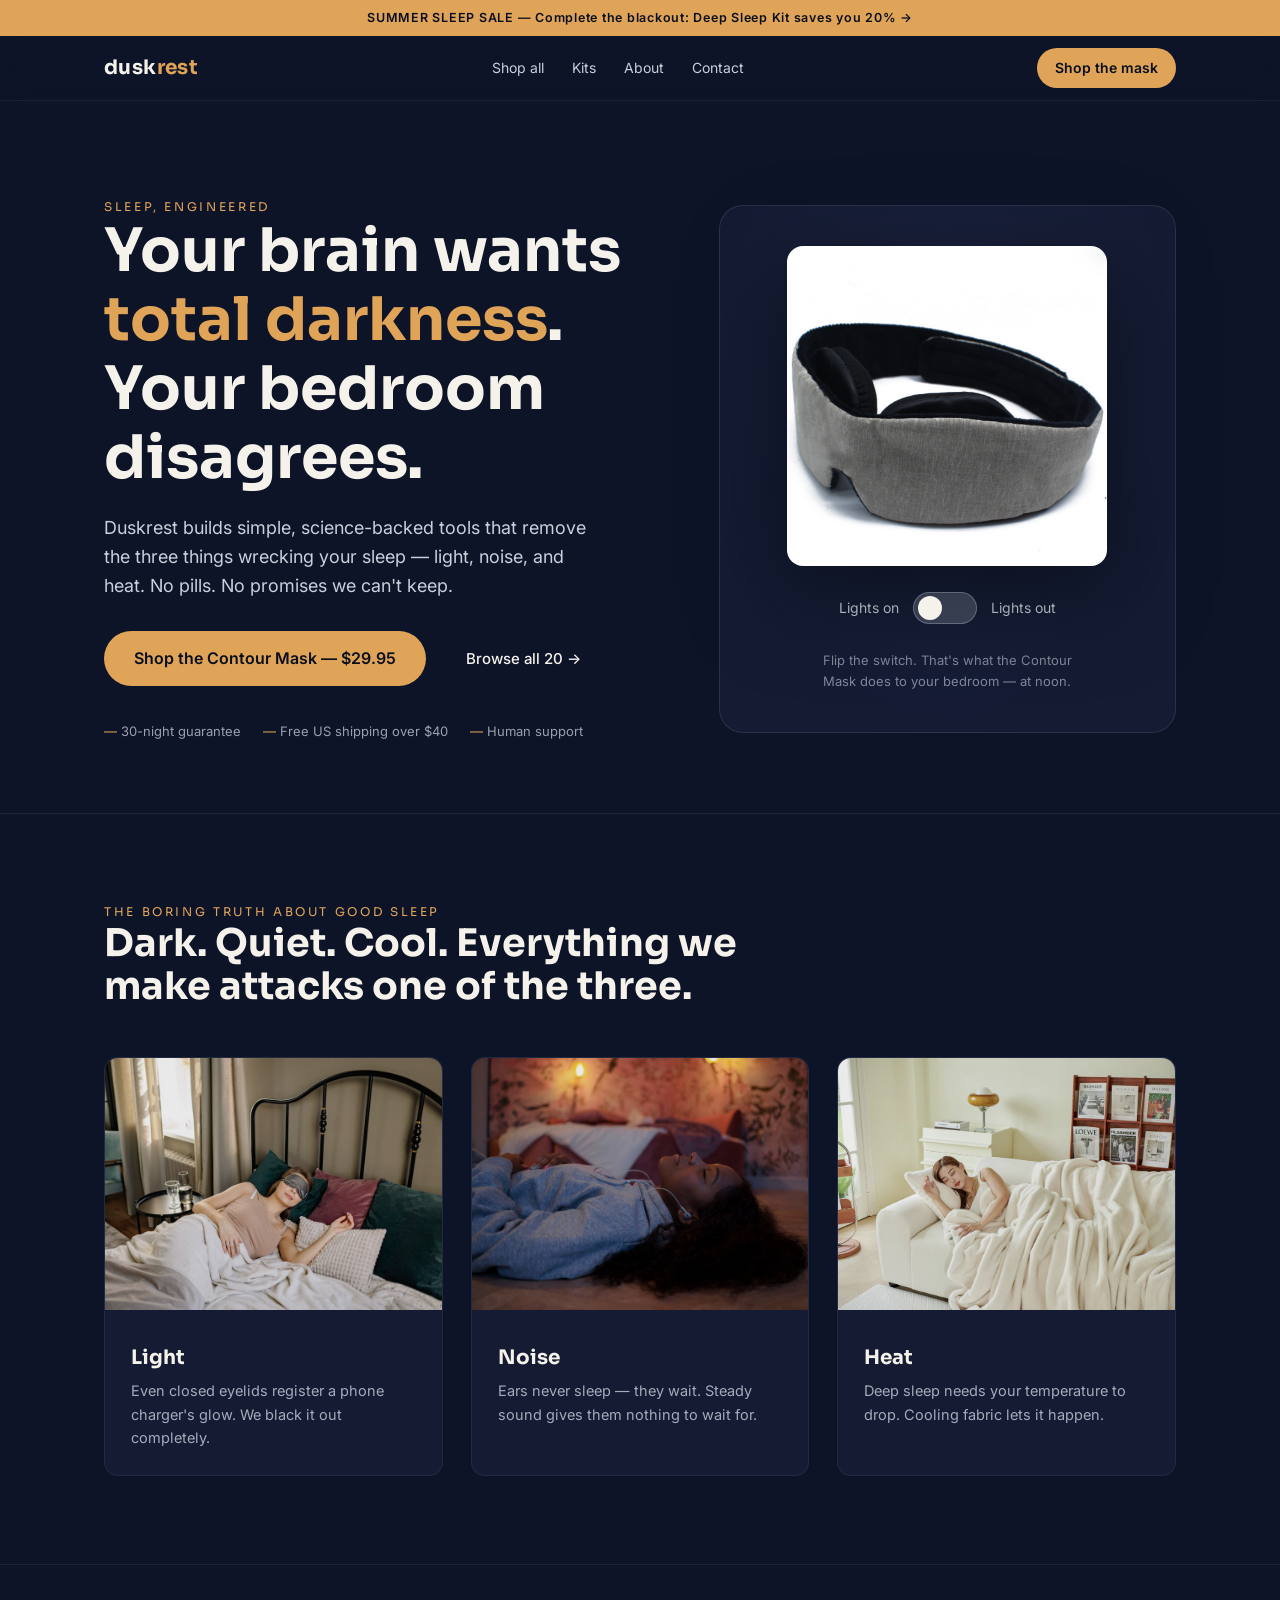
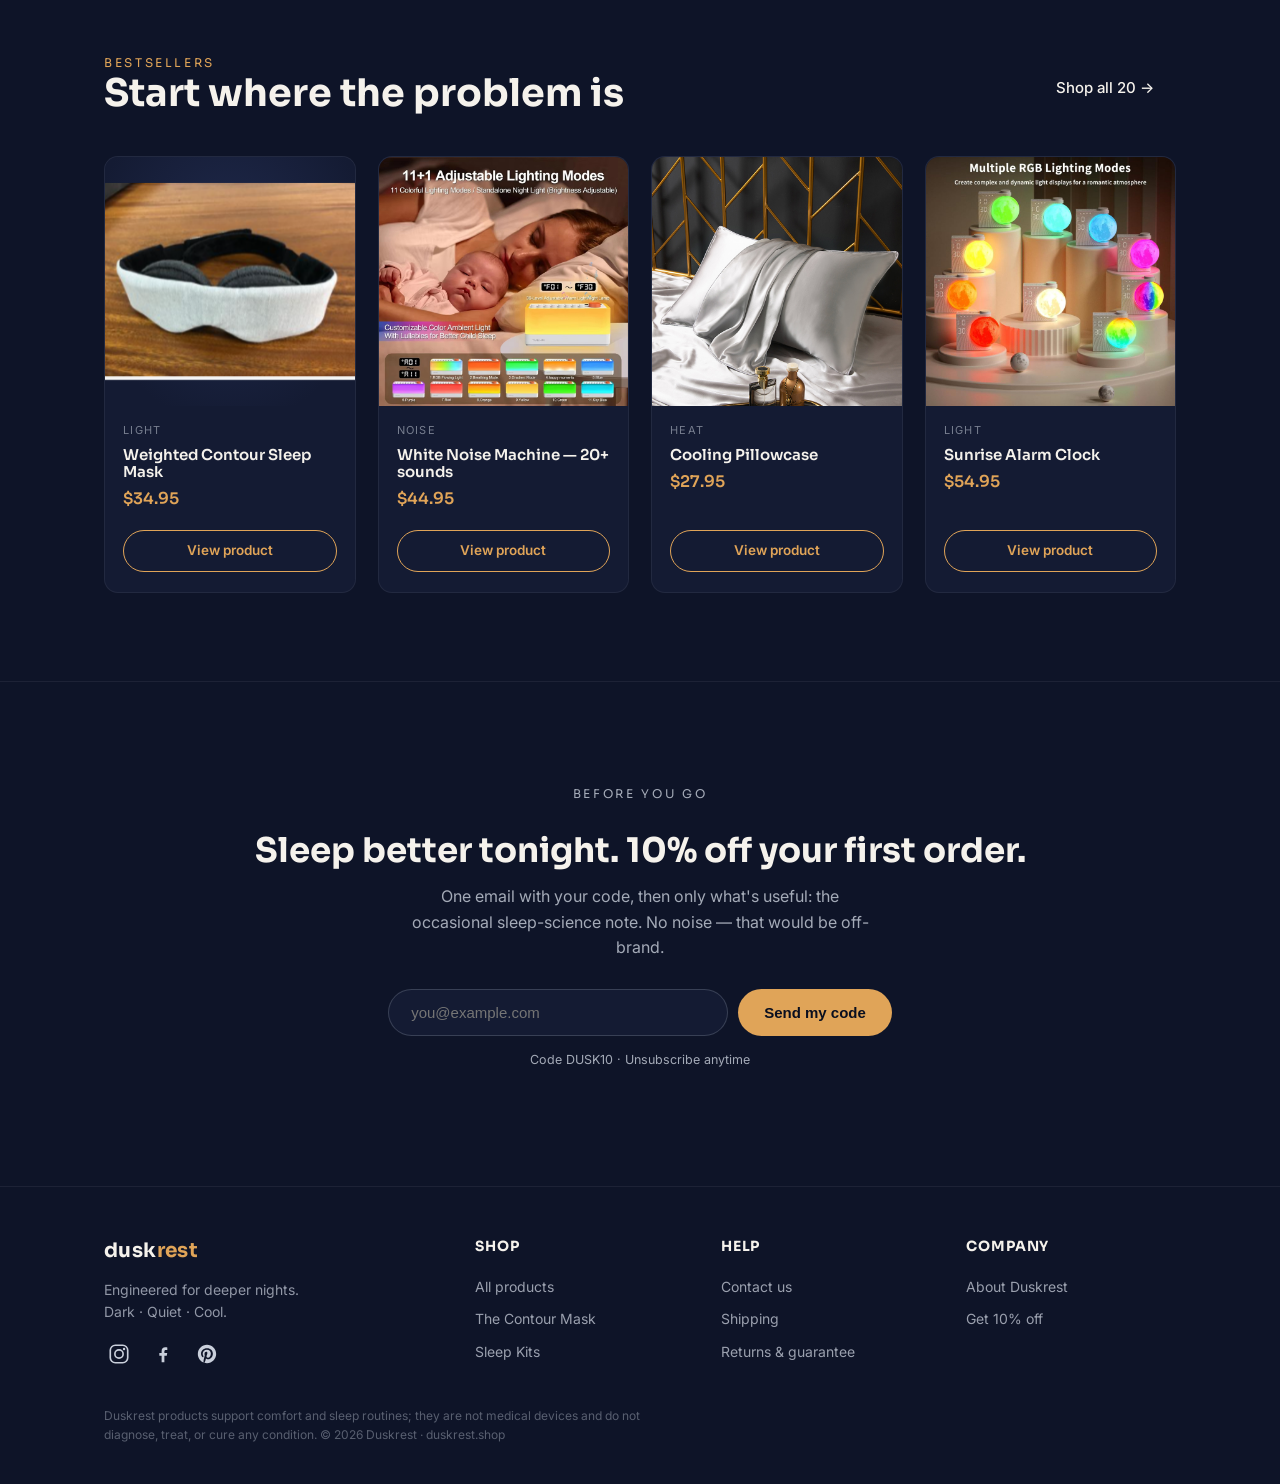
==== commit 90ba5b89: "Add files via upload" ====
--- a/index.html
+++ b/index.html
@@ -51,9 +51,9 @@
     <p class="eyebrow">The boring truth about good sleep</p>
     <h2>Dark. Quiet. Cool. Everything we make attacks one of the three.</h2>
     <div class="fw-grid">
-      <div class="fw-card"><div class="fw-icon">🌘</div><h3>Light</h3><p>Even closed eyelids register a phone charger's glow. Tiny light leaks keep your brain half-awake. We black them out completely.</p></div>
-      <div class="fw-card"><div class="fw-icon">🌊</div><h3>Noise</h3><p>Your ears never sleep — they just wait for the next door slam. Consistent sound and proper earplugs give them nothing to wait for.</p></div>
-      <div class="fw-card"><div class="fw-icon">❄️</div><h3>Heat</h3><p>Deep sleep drops your body temperature. A hot room fights that drop all night. Cooling fabric lets it happen.</p></div>
+      <div class="fw-card photo"><img src="vibe-dark.jpg" alt="Woman napping in daylight wearing a sleep mask" loading="lazy"><div class="fw-body"><h3>Light</h3><p>Even closed eyelids register a phone charger's glow. We black it out completely.</p></div></div>
+      <div class="fw-card photo"><img src="vibe-quiet.jpg" alt="Woman resting with eyes closed listening to calm audio" loading="lazy"><div class="fw-body"><h3>Noise</h3><p>Ears never sleep — they wait. Steady sound gives them nothing to wait for.</p></div></div>
+      <div class="fw-card photo"><img src="vibe-cool.jpg" alt="Woman asleep on a couch under a soft blanket" loading="lazy"><div class="fw-body"><h3>Heat</h3><p>Deep sleep needs your temperature to drop. Cooling fabric lets it happen.</p></div></div>
     </div>
   </div>
 </section>
--- a/styles.css
+++ b/styles.css
@@ -181,3 +181,8 @@
 .about-grid{display:grid;grid-template-columns:repeat(3,1fr);gap:24px;margin:40px 0}
 .promise{border-left:3px solid var(--amber);padding:6px 0 6px 20px;margin:18px 0;font-size:16px;color:var(--cream)}
 @media (max-width:760px){.about-grid{grid-template-columns:1fr}}
+
+/* vibe photo cards */
+.fw-card.photo{padding:0;overflow:hidden}
+.fw-card.photo img{width:100%;aspect-ratio:4/3;object-fit:cover;display:block;filter:saturate(.9) brightness(.92)}
+.fw-card.photo .fw-body{padding:22px 26px 26px}
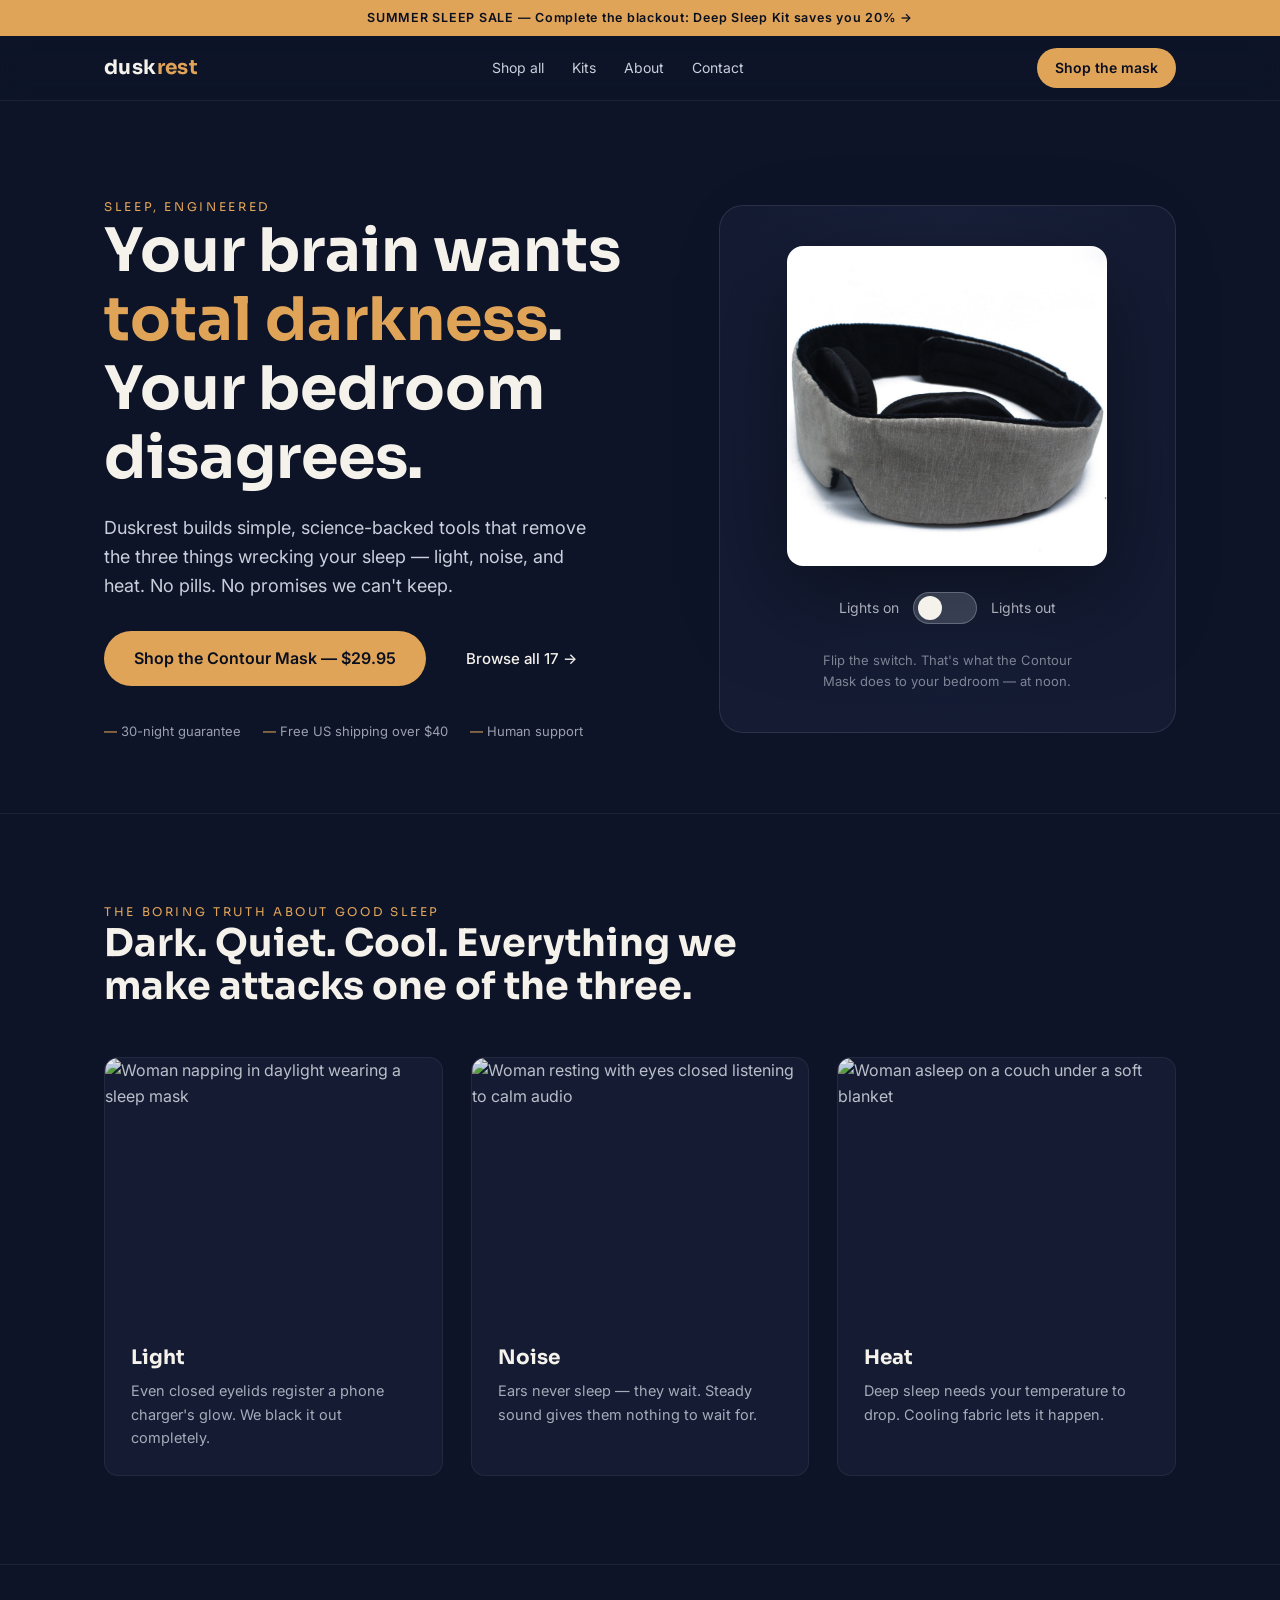
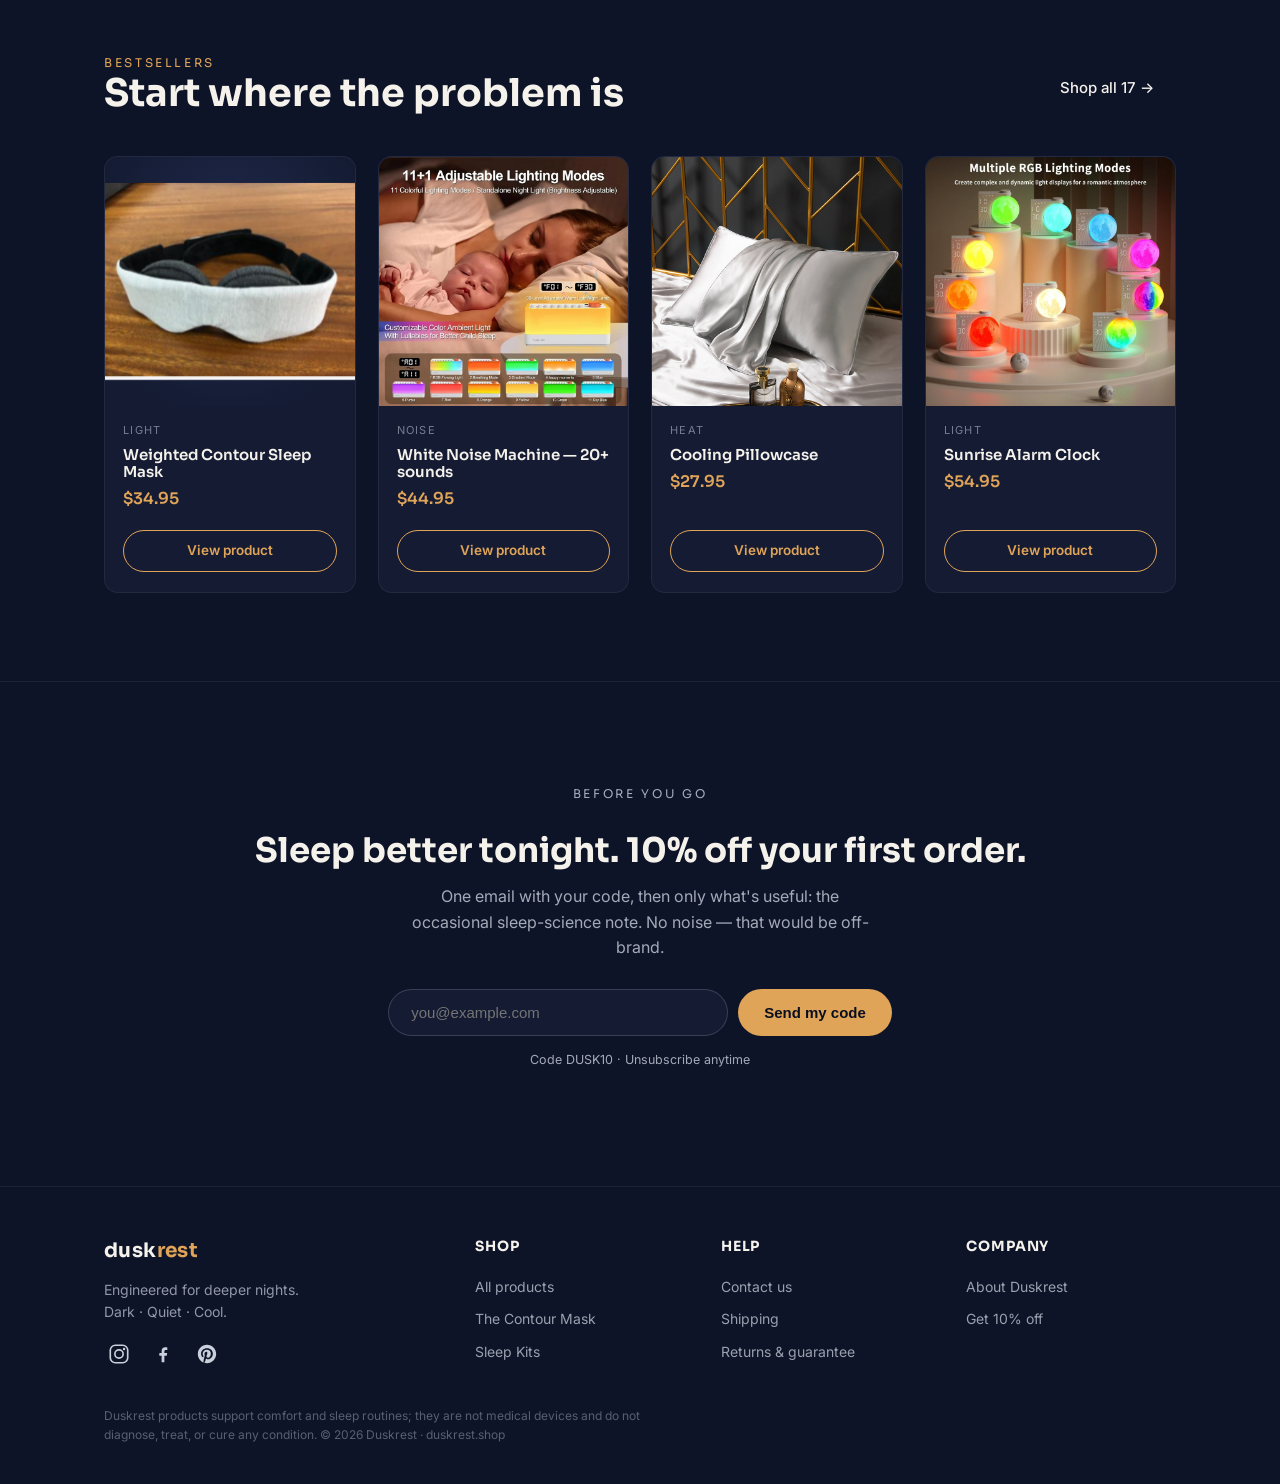
==== commit 464e9b3d: "Add files via upload" ====
--- a/index.html
+++ b/index.html
@@ -29,7 +29,7 @@
       <h1>Your brain wants <em>total darkness</em>. Your bedroom disagrees.</h1>
       <p class="lead">Duskrest builds simple, science-backed tools that remove the three things wrecking your sleep — light, noise, and heat. No pills. No promises we can't keep.</p>
       <a class="btn" href="mask.html">Shop the Contour Mask — $29.95</a>
-      <a class="btn-ghost" href="shop.html">Browse all 20 →</a>
+      <a class="btn-ghost" href="shop.html">Browse all 17 →</a>
       <div class="guarantee-row">
         <span>30-night guarantee</span><span>Free US shipping over $40</span><span>Human support</span>
       </div>
@@ -51,9 +51,9 @@
     <p class="eyebrow">The boring truth about good sleep</p>
     <h2>Dark. Quiet. Cool. Everything we make attacks one of the three.</h2>
     <div class="fw-grid">
-      <div class="fw-card photo"><img src="vibe-dark.jpg" alt="Woman napping in daylight wearing a sleep mask" loading="lazy"><div class="fw-body"><h3>Light</h3><p>Even closed eyelids register a phone charger's glow. We black it out completely.</p></div></div>
-      <div class="fw-card photo"><img src="vibe-quiet.jpg" alt="Woman resting with eyes closed listening to calm audio" loading="lazy"><div class="fw-body"><h3>Noise</h3><p>Ears never sleep — they wait. Steady sound gives them nothing to wait for.</p></div></div>
-      <div class="fw-card photo"><img src="vibe-cool.jpg" alt="Woman asleep on a couch under a soft blanket" loading="lazy"><div class="fw-body"><h3>Heat</h3><p>Deep sleep needs your temperature to drop. Cooling fabric lets it happen.</p></div></div>
+      <div class="fw-card photo"><img src="img/vibe-dark.jpg" alt="Woman napping in daylight wearing a sleep mask" loading="lazy"><div class="fw-body"><h3>Light</h3><p>Even closed eyelids register a phone charger's glow. We black it out completely.</p></div></div>
+      <div class="fw-card photo"><img src="img/vibe-quiet.jpg" alt="Woman resting with eyes closed listening to calm audio" loading="lazy"><div class="fw-body"><h3>Noise</h3><p>Ears never sleep — they wait. Steady sound gives them nothing to wait for.</p></div></div>
+      <div class="fw-card photo"><img src="img/vibe-cool.jpg" alt="Woman asleep on a couch under a soft blanket" loading="lazy"><div class="fw-body"><h3>Heat</h3><p>Deep sleep needs your temperature to drop. Cooling fabric lets it happen.</p></div></div>
     </div>
   </div>
 </section>
@@ -62,7 +62,7 @@
   <div class="wrap">
     <div class="shop-head">
       <div><p class="eyebrow">Bestsellers</p><h2>Start where the problem is</h2></div>
-      <a class="btn-ghost" href="shop.html">Shop all 20 →</a>
+      <a class="btn-ghost" href="shop.html">Shop all 17 →</a>
     </div>
     <div class="grid" id="featuredGrid"></div>
   </div>
